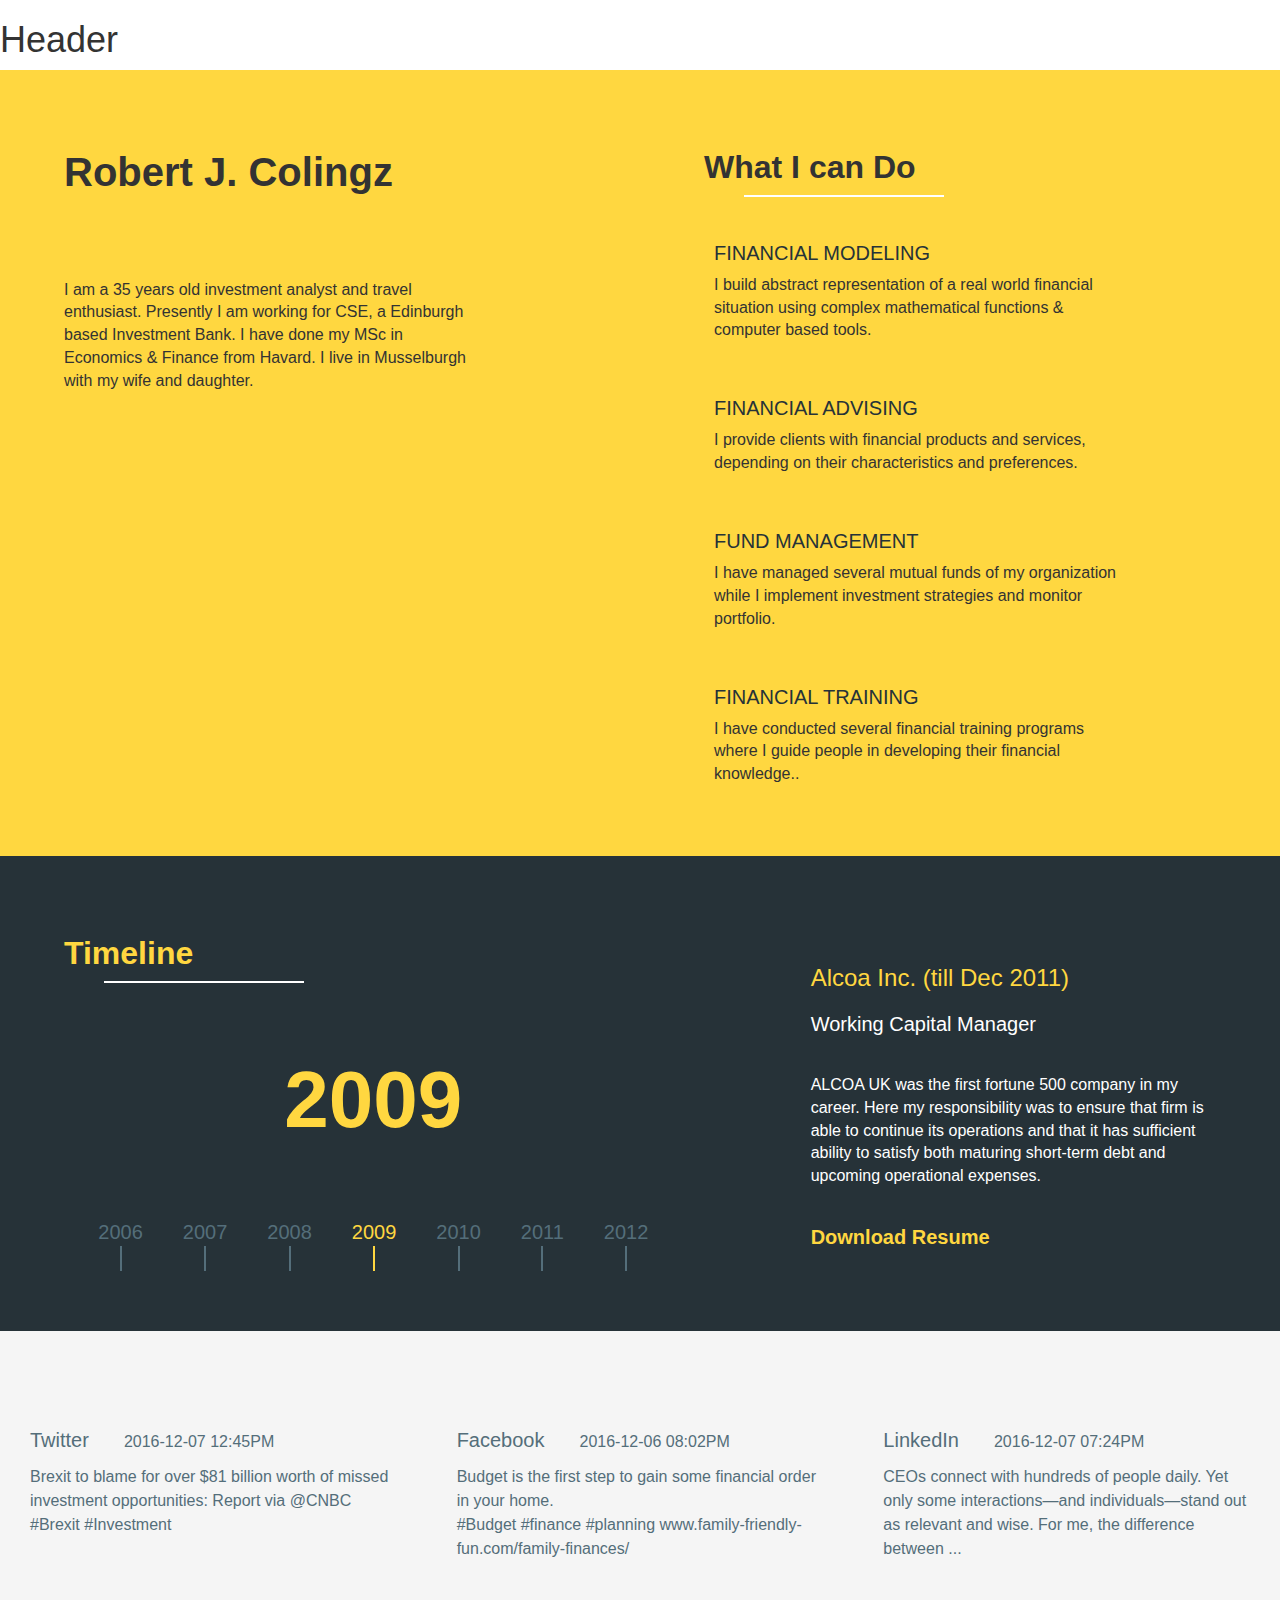
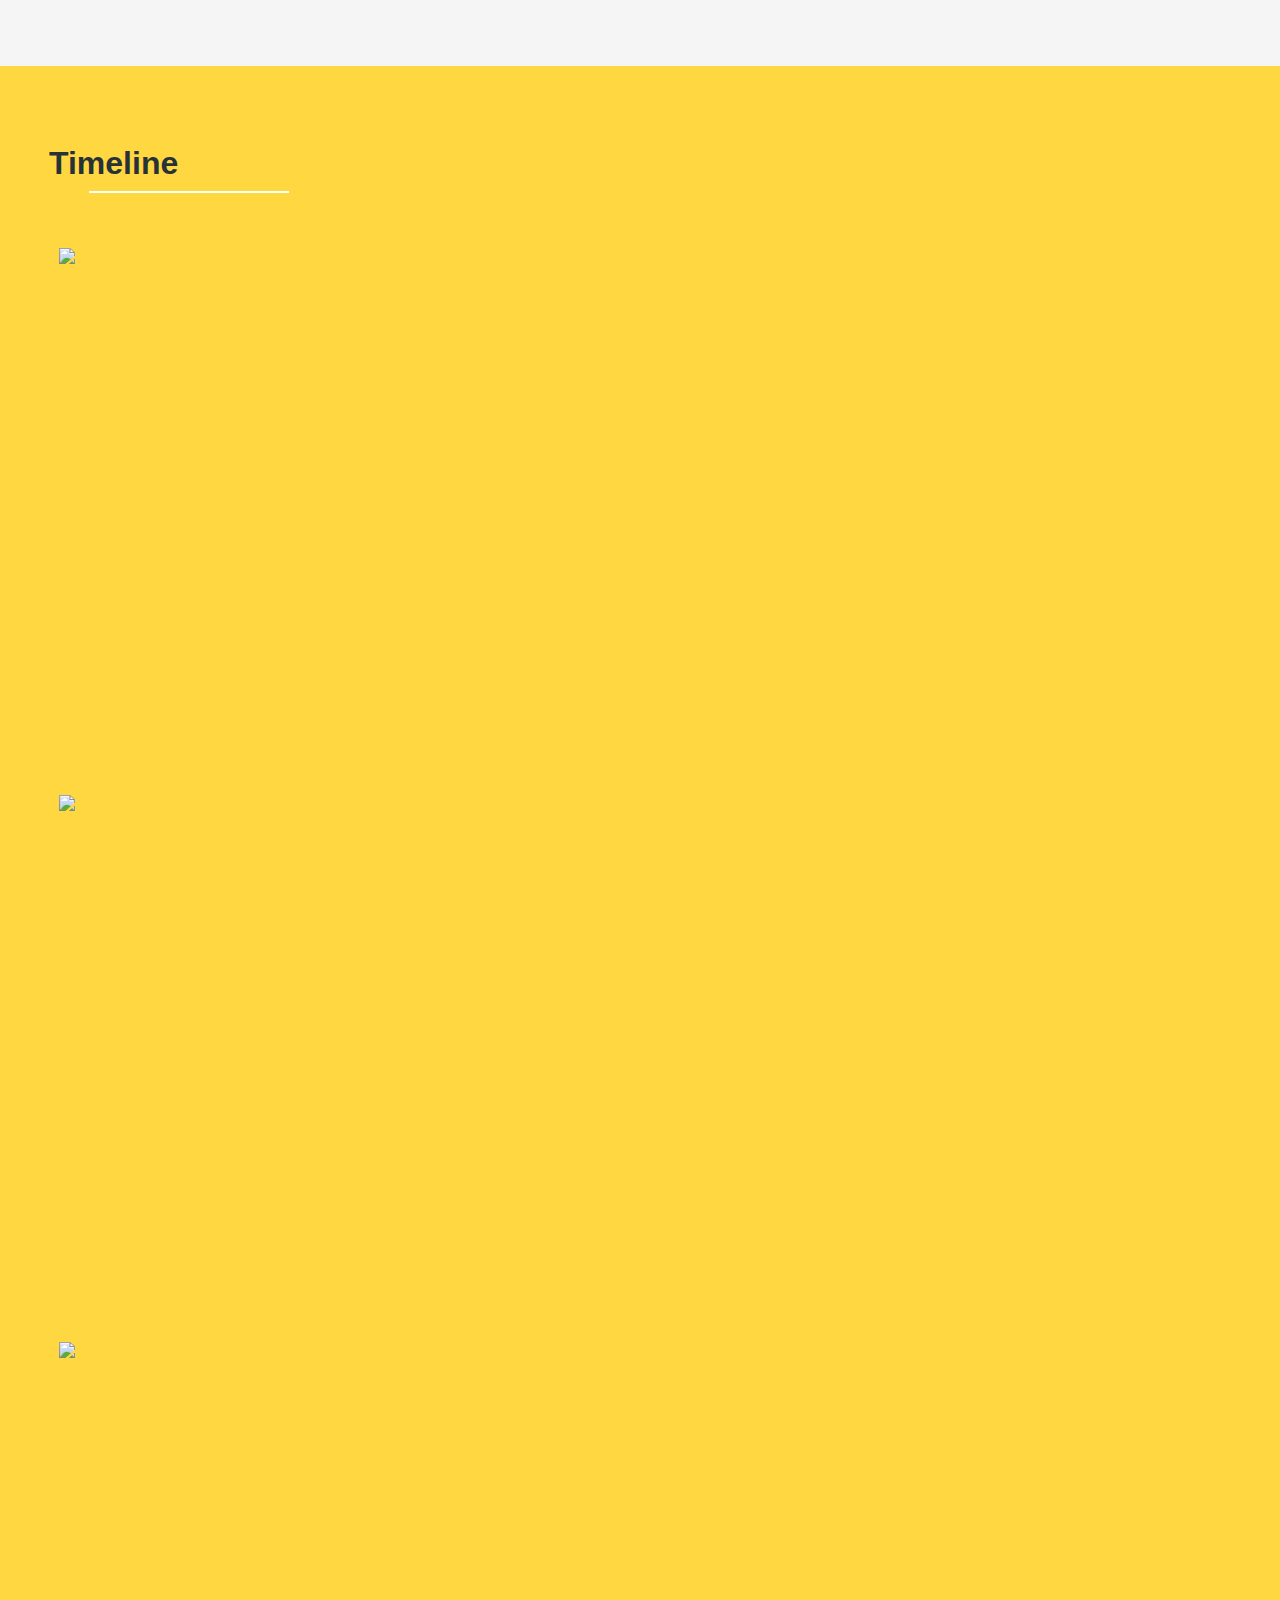
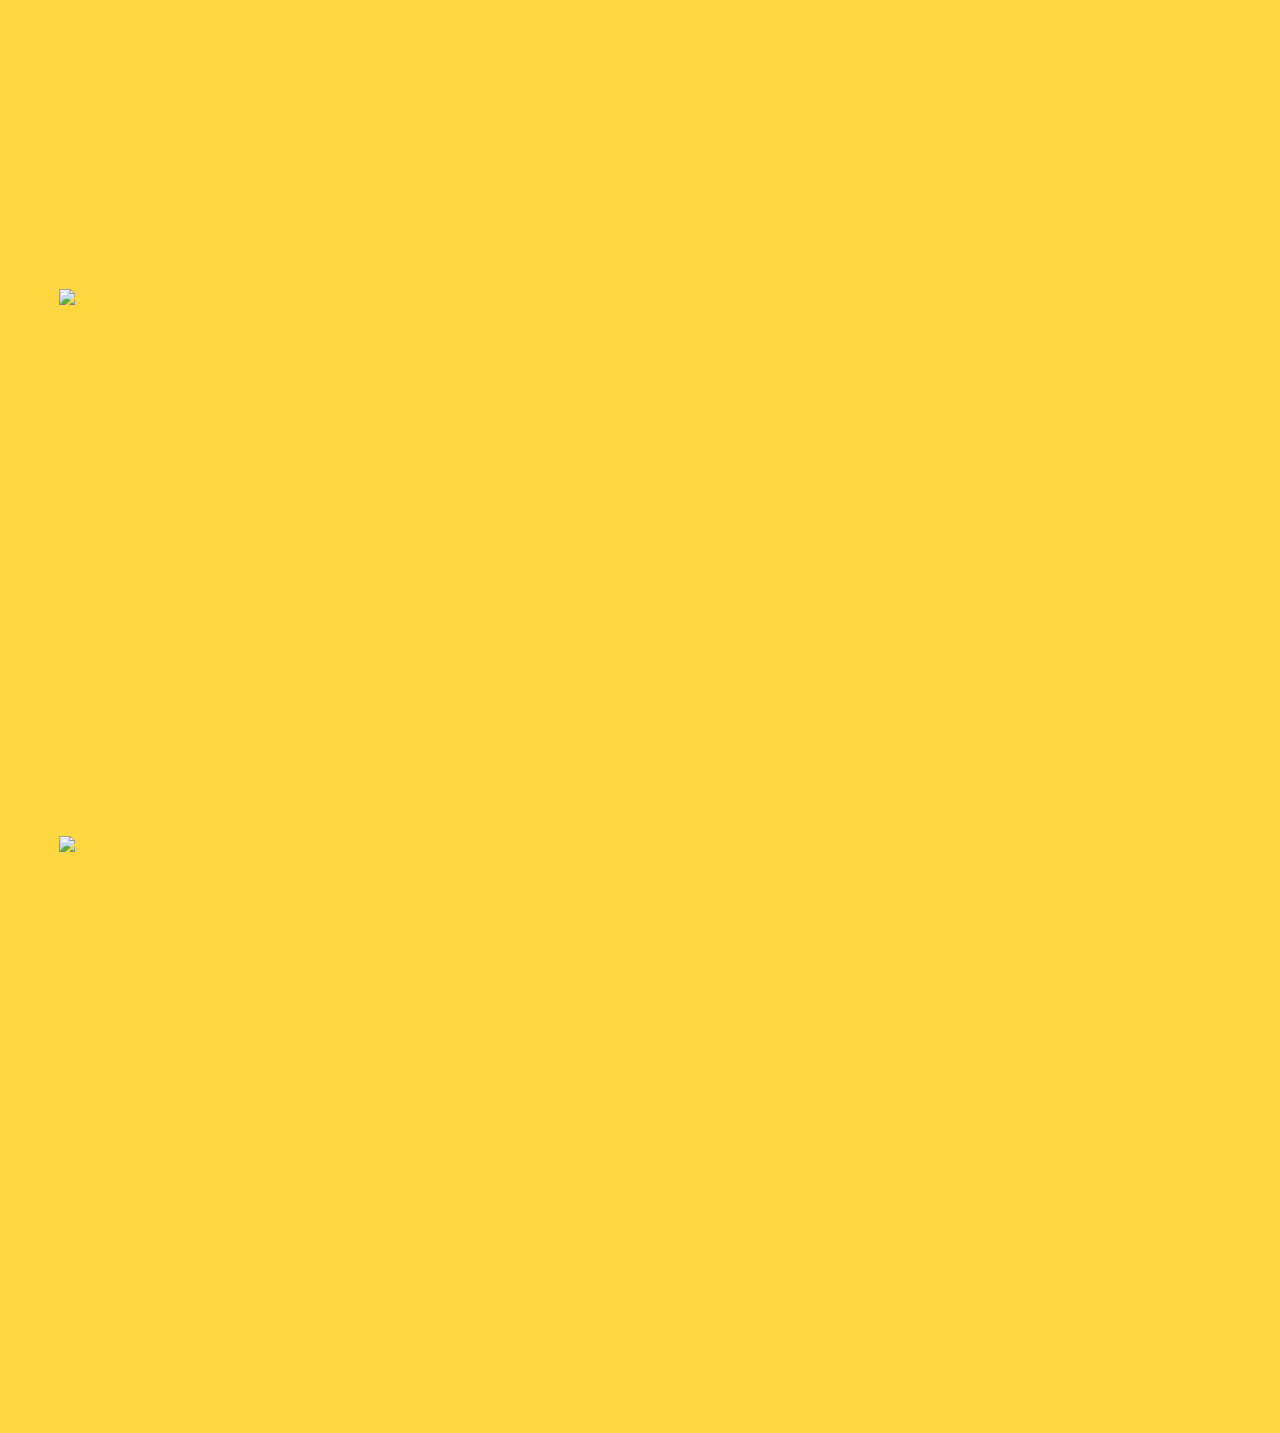
==== index.html @ 1a5ae58a "home" ====
<!DOCTYPE html>
<html lang="en">

<head>
  <meta charset="UTF-8">
  <title>Colingz</title>
  <link rel="icon" type="image/png" sizes="16x16" href="img/favicon.png">
  <link rel="stylesheet" href="css/font-awesome.min.css">
  <link rel="stylesheet" type="text/css" href="css/slick.css">
  <link rel="stylesheet" type="text/css" href="css/roboto.css">
  <link rel="stylesheet" type="text/css" href="css/slick-theme.css">
  <link rel="stylesheet" href="https://maxcdn.bootstrapcdn.com/bootstrap/3.3.7/css/bootstrap.min.css" integrity="sha384-BVYiiSIFeK1dGmJRAkycuHAHRg32OmUcww7on3RYdg4Va+PmSTsz/K68vbdEjh4u" crossorigin="anonymous">
  <link rel="stylesheet" type="text/css" href="css/styles.css">
  <link rel="stylesheet" type="text/css" href="css/home.css">
  <script src="https://code.jquery.com/jquery-3.1.1.min.js" integrity="sha256-hVVnYaiADRTO2PzUGmuLJr8BLUSjGIZsDYGmIJLv2b8=" crossorigin="anonymous"></script>
  <script type="text/javascript" src="js/slick.min.js"></script>
  <!-- Latest compiled and minified JavaScript -->
  <script src="https://maxcdn.bootstrapcdn.com/bootstrap/3.3.7/js/bootstrap.min.js" integrity="sha384-Tc5IQib027qvyjSMfHjOMaLkfuWVxZxUPnCJA7l2mCWNIpG9mGCD8wGNIcPD7Txa" crossorigin="anonymous"></script>
  <script src="js/home.js"></script>
</head>

<body>
  <header class="ma-header">
    <h1>Header</h1>
  </header>

  <section class="container-fluid ma-home__whatido">
    <div class="row">
      <div class="col-lg-6 col-md-6 col-sm-6 col-xs-12 ma-whatido__left">
        <h1>Robert J. Colingz</h1>
        <div class="ma-whatido__man">
          <img src="img/blog-post-man.jpg" alt=''>
          <div class="ma-whatido__social">
            <div class="ma-whatido__inlbl">
              <a href=""><i class="fa fa-facebook" aria-hidden="true"></i></a>
              <a href=""><i class="fa fa-twitter" aria-hidden="true"></i></a>
            </div>
            <div class="ma-whatido__inlbl">
              <a href=""><i class="fa fa-linkedin" aria-hidden="true"></i></a>
              <a href=""><i class="fa fa-google-plus" aria-hidden="true"></i></a>
            </div>
          </div>
        </div>
        <p>I am a 35 years old investment analyst and travel enthusiast. Presently I am working for CSE, a Edinburgh based Investment Bank. I have done my MSc in Economics & Finance from Havard. I live in Musselburgh with my wife and daughter.</p>
      </div>
      <div class="col-lg-6 col-md-6 col-sm-6 col-xs-12  ma-whatido__right">
        <h2>What I can Do</h2>
        <div class="ma-whatido__line"></div>
        <div class="ma-whatido__item">
          <img src="img/home-Microsoft-Excel.png" alt="">
          <div>
            <h3 class="text-uppercase"><a href="">Financial Modeling</a></h3>
            <p>I build abstract representation of a real world financial situation using complex mathematical functions & computer based tools.</p>
          </div>
        </div>
        <div class="ma-whatido__item">
          <img src="img/home-Bulb.png" alt="">
          <div>
            <h3 class="text-uppercase"><a href="">Financial Advising</a></h3>
            <p>I provide clients with financial products and services, depending on their characteristics and preferences.</p>
          </div>
        </div>
        <div class="ma-whatido__item">
          <img src="img/home-Money.png" alt="">
          <div>
            <h3 class="text-uppercase"><a href="">Fund Management</a></h3>
            <p>I have managed several mutual funds of my organization while I implement investment strategies and monitor portfolio.</p>
          </div>
        </div>
        <div class="ma-whatido__item">
          <img src="img/home-Classroom.png" alt="">
          <div>
            <h3 class="text-uppercase"><a href="">Financial training</a></h3>
            <p>I have conducted several financial training programs where I guide people in developing their financial knowledge..</p>
          </div>
        </div>
      </div>
    </div>
  </section>

  <section class="container-fluid ma-home__timeline">
    <div class="row">
      <div class="col-lg-7 col-md-7 col-sm-7 col-xs-12 ma-timeline__left">
        <h2>Timeline</h2>
        <div class="ma-timeline__line"></div>
        <p>2009</p>
        <div class="ma-timeline__years">
          <div>
            <span class="ma-timeline__y">2006</span><br>
            <span class="ma-timeline__verl"></span>
          </div>
          <div>
            <span class="ma-timeline__y">2007</span><br>
            <span class="ma-timeline__verl"></span>
          </div>
          <div>
            <span class="ma-timeline__y">2008</span><br>
            <span class="ma-timeline__verl"></span>
          </div>
          <div>
            <span class="ma-timeline__y yaktive">2009</span><br>
            <span class="ma-timeline__verl vaktive"></span>
          </div>
          <div>
            <span class="ma-timeline__y">2010</span><br>
            <span class="ma-timeline__verl"></span>
          </div>
          <div>
            <span class="ma-timeline__y">2011</span><br>
            <span class="ma-timeline__verl"></span>
          </div>
          <div>
            <span class="ma-timeline__y">2012</span><br>
            <span class="ma-timeline__verl"></span>
          </div>
        </div>
      </div>
      <div class="col-lg-5 col-md-5 col-sm-5 col-xs-12 ma-timeline__right">
        <img src="img/home-Alcoalogo.png" alt="">
        <p class="ma-timeline__title">Alcoa Inc. (till Dec 2011)</p>
        <p class="ma-timeline__subtitle">Working Capital Manager</p>
        <p class="ma-timeline__text">ALCOA UK was the first fortune 500 company in my career. Here my responsibility was to ensure that firm is able to continue its operations and that it has sufficient ability to satisfy both maturing short-term debt and upcoming operational expenses.</p>
        <p class="ma-timeline__download"><a href="">Download Resume</a></p>
      </div>
    </div>
  </section>

  <section class="container-fluid ma-home__social">
    <div class="row">
      <div class="col-lg-4 col-md-4 col-sm-4 col-xs-12 ma-social__item">
        <a href="">
          <i class="fa fa-twitter" aria-hidden="true"></i>
          <p class="ma-social__title"><span>Twitter</span>2016-12-07 12:45PM</p>
          <p class="ma-social__text">Brexit to blame for over $81 billion worth of missed investment opportunities: Report via @CNBC<br>#Brexit #Investment</p>
        </a>
      </div>
      <div class="col-lg-4 col-md-4 col-sm-4 col-xs-12 ma-social__item">
        <a href="">
          <i class="fa fa-facebook-official" aria-hidden="true"></i>
          <p class="ma-social__title"><span>Facebook</span>2016-12-06 08:02PM</p>
          <p class="ma-social__text">Budget is the first step to gain some financial order in your home.<br>#Budget #finance #planning www.family-friendly-fun.com/family-finances/</p>
        </a>
      </div>
      <div class="col-lg-4 col-md-4 col-sm-4 col-xs-12 ma-social__item">
        <a href="">
          <i class="fa fa-linkedin" aria-hidden="true"></i>
          <p class="ma-social__title"><span>LinkedIn</span>2016-12-07 07:24PM</p>
          <p class="ma-social__text">CEOs connect with hundreds of people daily. Yet only some interactions—and individuals—stand out as relevant and wise. For me, the difference between ...</p>
        </a>
      </div>
    </div>
  </section>
  <section class="container-fluid ma-home__travel">
    <div class="row">
      <h2>Timeline</h2>
      <div class="ma-travel__line"></div>
      <div class="slider multiple-items">
        <div class="ma-travel__item">
          <img src="img/travelmemory-left.jpg" class="slider__img">
          <div class="ma-travel__hover">
            <p class="ma-travel__country">Spain</p>
            <p class="ma-travel__date">in August 2016 - 50 Photos</p>
            <p class="ma-travel__link"><a href="">View the Gallary</a></p>
          </div>
        </div>
        <div class="ma-travel__item">
          <img src="img/italy-1.jpg" class="slider__img">
          <div class="ma-travel__hover">
            <p class="ma-travel__country">Italy</p>
            <p class="ma-travel__date">in August 2016 - 50 Photos</p>
            <p class="ma-travel__link"><a href="">View the Gallary</a></p>
          </div>
        </div>
        <div class="ma-travel__item">
          <img src="img/home-Museum.jpg" class="slider__img">
          <div class="ma-travel__hover">
            <p class="ma-travel__country">France</p>
            <p class="ma-travel__date">in August 2016 - 50 Photos</p>
            <p class="ma-travel__link"><a href="">View the Gallary</a></p>
          </div>
        </div>
        <div class="ma-travel__item">
          <img src="img/home-temple.jpg" class="slider__img">
          <div class="ma-travel__hover">
            <p class="ma-travel__country">China</p>
            <p class="ma-travel__date">in August 2016 - 50 Photos</p>
            <p class="ma-travel__link"><a href="">View the Gallary</a></p>
          </div>
        </div>
        <div class="ma-travel__item">
          <img src="img/travelmemory-right.jpg" class="slider__img">
          <div class="ma-travel__hover">
            <p class="ma-travel__country">Peru</p>
            <p class="ma-travel__date">in August 2016 - 50 Photos</p>
            <p class="ma-travel__link"><a href="">View the Gallary</a></p>
          </div>
        </div>
      </div>
    </div>
  </section>


  <footer class="ma-footer">
  </footer>

</body>
</html>
---- css/roboto.css ----
@font-face {
  font-family: 'roboto';
  src: url("../fonts/roboto/roboto-black.eot");
  src: url("../fonts/roboto/roboto-black.eot?#iefix") format("embedded-opentype"), url("../fonts/roboto/roboto-black.woff2") format("woff2"), url("../fonts/roboto/roboto-black.woff") format("woff"), url("../fonts/roboto/roboto-black.ttf") format("truetype");
  font-weight: 900;
  font-style: normal; }

@font-face {
  font-family: 'roboto';
  src: url("../fonts/roboto/roboto-blackitalic.eot");
  src: url("../fonts/roboto/roboto-blackitalic.eot?#iefix") format("embedded-opentype"), url("../fonts/roboto/roboto-blackitalic.woff2") format("woff2"), url("../fonts/roboto/roboto-blackitalic.woff") format("woff"), url("../fonts/roboto/roboto-blackitalic.ttf") format("truetype");
  font-weight: 900;
  font-style: italic; }

@font-face {
  font-family: 'roboto';
  src: url("../fonts/roboto/roboto-bold.eot");
  src: url("../fonts/roboto/roboto-bold.eot?#iefix") format("embedded-opentype"), url("../fonts/roboto/roboto-bold.woff2") format("woff2"), url("../fonts/roboto/roboto-bold.woff") format("woff"), url("../fonts/roboto/roboto-bold.ttf") format("truetype");
  font-weight: 700;
  font-style: normal; }

@font-face {
  font-family: 'roboto';
  src: url("../fonts/roboto/roboto-bolditalic.eot");
  src: url("../fonts/roboto/roboto-bolditalic.eot?#iefix") format("embedded-opentype"), url("../fonts/roboto/roboto-bolditalic.woff2") format("woff2"), url("../fonts/roboto/roboto-bolditalic.woff") format("woff"), url("../fonts/roboto/roboto-bolditalic.ttf") format("truetype");
  font-weight: 700;
  font-style: italic; }

@font-face {
  font-family: 'roboto';
  src: url("../fonts/roboto/roboto-medium.eot");
  src: url("../fonts/roboto/roboto-medium.eot?#iefix") format("embedded-opentype"), url("../fonts/roboto/roboto-medium.woff2") format("woff2"), url("../fonts/roboto/roboto-medium.woff") format("woff"), url("../fonts/roboto/roboto-medium.ttf") format("truetype");
  font-weight: 500;
  font-style: normal; }

@font-face {
  font-family: 'roboto';
  src: url("../fonts/roboto/roboto-mediumitalic.eot");
  src: url("../fonts/roboto/roboto-mediumitalic.eot?#iefix") format("embedded-opentype"), url("../fonts/roboto/roboto-mediumitalic.woff2") format("woff2"), url("../fonts/roboto/roboto-mediumitalic.woff") format("woff"), url("../fonts/roboto/roboto-mediumitalic.ttf") format("truetype");
  font-weight: 500;
  font-style: italic; }

@font-face {
  font-family: 'roboto';
  src: url("../fonts/roboto/roboto-regular.eot");
  src: url("../fonts/roboto/roboto-regular.eot?#iefix") format("embedded-opentype"), url("../fonts/roboto/roboto-regular.woff2") format("woff2"), url("../fonts/roboto/roboto-regular.woff") format("woff"), url("../fonts/roboto/roboto-regular.ttf") format("truetype");
  font-weight: 400;
  font-style: normal; }

@font-face {
  font-family: 'roboto';
  src: url("../fonts/roboto/roboto-italic.eot");
  src: url("../fonts/roboto/roboto-italic.eot?#iefix") format("embedded-opentype"), url("../fonts/roboto/roboto-italic.woff2") format("woff2"), url("../fonts/roboto/roboto-italic.woff") format("woff"), url("../fonts/roboto/roboto-italic.ttf") format("truetype");
  font-weight: 400;
  font-style: italic; }

@font-face {
  font-family: 'roboto';
  src: url("../fonts/roboto/roboto-light.eot");
  src: url("../fonts/roboto/roboto-light.eot?#iefix") format("embedded-opentype"), url("../fonts/roboto/roboto-light.woff2") format("woff2"), url("../fonts/roboto/roboto-light.woff") format("woff"), url("../fonts/roboto/roboto-light.ttf") format("truetype");
  font-weight: 200;
  font-style: normal; }

@font-face {
  font-family: 'roboto';
  src: url("../fonts/roboto/roboto-lightitalic.eot");
  src: url("../fonts/roboto/roboto-lightitalic.eot?#iefix") format("embedded-opentype"), url("../fonts/roboto/roboto-lightitalic.woff2") format("woff2"), url("../fonts/roboto/roboto-lightitalic.woff") format("woff"), url("../fonts/roboto/roboto-lightitalic.ttf") format("truetype");
  font-weight: 200;
  font-style: italic; }

@font-face {
  font-family: 'roboto';
  src: url("../fonts/roboto/roboto-thin.eot");
  src: url("../fonts/roboto/roboto-thin.eot?#iefix") format("embedded-opentype"), url("../fonts/roboto/roboto-thin.woff2") format("woff2"), url("../fonts/roboto/roboto-thin.woff") format("woff"), url("../fonts/roboto/roboto-thin.ttf") format("truetype");
  font-weight: 100;
  font-style: normal; }

@font-face {
  font-family: 'roboto';
  src: url("../fonts/roboto/roboto-thinitalic.eot");
  src: url("../fonts/roboto/roboto-thinitalic.eot?#iefix") format("embedded-opentype"), url("../fonts/roboto/roboto-thinitalic.woff2") format("woff2"), url("../fonts/roboto/roboto-thinitalic.woff") format("woff"), url("../fonts/roboto/roboto-thinitalic.ttf") format("truetype");
  font-weight: 100;
  font-style: italic; }
---- css/home.css ----
a,a:hover{text-decoration:none}.ma-home__whatido{background-color:#ffd740}.ma-home__whatido .ma-whatido__left{padding:60px 5%}.ma-home__whatido .ma-whatido__left h1{font-weight:900;font-size:40px}.ma-home__whatido .ma-whatido__left .ma-whatido__man{position:relative;margin:25px 0 40px;width:40%}.ma-home__whatido .ma-whatido__left .ma-whatido__man img{width:100%}.ma-home__whatido .ma-whatido__left .ma-whatido__man .ma-whatido__social{position:absolute;bottom:15px;right:15px;font-size:0}.ma-home__whatido .ma-whatido__left .ma-whatido__man .ma-whatido__social .ma-whatido__inlbl{display:inline-block}.ma-home__whatido .ma-whatido__left .ma-whatido__man .ma-whatido__social .ma-whatido__inlbl a{padding-left:20px;color:#fff;font-size:16px}.ma-home__whatido .ma-whatido__left .ma-whatido__man .ma-whatido__social .ma-whatido__inlbl a:hover{color:#ffd740}.ma-home__whatido .ma-whatido__left p{width:80%;font-size:16px;font-weight:200}.ma-home__whatido .ma-whatido__right{padding:60px 5%}.ma-home__whatido .ma-whatido__right h2{font-weight:700;font-size:32px}.ma-home__whatido .ma-whatido__right .ma-whatido__line{width:200px;height:2px;margin-left:40px;margin-top:10px;background-color:#fff}.ma-home__whatido .ma-whatido__right .ma-whatido__item{margin-top:25px;font-size:0}.ma-home__whatido .ma-whatido__right .ma-whatido__item img{vertical-align:middle;width:42px;padding-right:10px}.ma-home__whatido .ma-whatido__right .ma-whatido__item div{display:inline-block;vertical-align:middle;width:80%}.ma-home__whatido .ma-whatido__right .ma-whatido__item div h3{font-weight:400;font-size:20px}.ma-home__whatido .ma-whatido__right .ma-whatido__item div h3 a{color:#263238}.ma-home__whatido .ma-whatido__right .ma-whatido__item div p{font-weight:400;font-size:16px}.ma-home__timeline{background:#263238 url(../img/businessmen.jpg) top no-repeat}.ma-home__timeline .ma-timeline__left{padding:60px 5%}.ma-home__timeline .ma-timeline__left h2{font-weight:700;font-size:32px;color:#ffd740}.ma-home__timeline .ma-timeline__left .ma-timeline__line{width:200px;height:2px;margin-left:40px;margin-top:10px;background-color:#fff}.ma-home__timeline .ma-timeline__left p{color:#ffd740;font-size:80px;font-weight:700;text-align:center;margin:60px 0}.ma-home__timeline .ma-timeline__left .ma-timeline__years{font-size:0;text-align:center}.ma-home__timeline .ma-timeline__left .ma-timeline__years div{display:inline-block;text-align:center;padding:0 20px}.ma-home__timeline .ma-timeline__left .ma-timeline__years div .ma-timeline__y{font-size:20px;font-weight:400;color:#546e7a}.ma-home__timeline .ma-timeline__left .ma-timeline__years div .ma-timeline__verl{display:inline-block;width:2px;height:25px;background-color:#546e7a}.ma-home__timeline .ma-timeline__left .ma-timeline__years div .yaktive{color:#ffd740}.ma-home__timeline .ma-timeline__left .ma-timeline__years div .vaktive{background-color:#ffd740}.ma-home__timeline .ma-timeline__right{padding:60px 5%}.ma-home__timeline .ma-timeline__right .ma-timeline__title{font-size:24px;font-weight:400;color:#ffd740;margin:25px 0 15px}.ma-home__timeline .ma-timeline__right .ma-timeline__subtitle{font-size:20px;font-weight:400;color:#fff}.ma-home__timeline .ma-timeline__right .ma-timeline__text{font-size:16px;font-weight:400;color:#fff;margin:35px 0}.ma-home__timeline .ma-timeline__right .ma-timeline__download{font-size:20px;font-weight:700}.ma-home__timeline .ma-timeline__right .ma-timeline__download a{color:#ffd740}.ma-home__social{padding:80px 0;background-color:#f5f5f5}.ma-home__social .row{margin-left:0;margin-right:0}.ma-home__social .row .ma-social__item{background-color:#f5f5f5}.ma-home__social .row .ma-social__item a{display:block;padding:15px;color:#546e7a;font-weight:400}.ma-home__social .row .ma-social__item a i{font-size:30px}.ma-home__social .row .ma-social__item a .ma-social__title{font-size:16px}.ma-home__social .row .ma-social__item a .ma-social__title span{font-size:20px;padding-right:35px}.ma-home__social .row .ma-social__item a .ma-social__text{font-size:16px;line-height:1.5}.ma-home__social .row .ma-social__item:hover{background-color:#fff;box-shadow:0 0 10px #546e7a}.ma-home__social .row .ma-social__item:hover a i{color:#0077b5}.ma-home__social .row .ma-social__item:hover a .ma-social__title span{color:#0077b5}.ma-home__travel{background-color:#ffd740;padding:60px 5%}.ma-home__travel h2{font-weight:700;font-size:32px;color:#263238}.ma-home__travel .ma-travel__line{width:200px;height:2px;margin-left:40px;margin-top:10px;background-color:#fff;margin-bottom:45px}.ma-home__travel .slick-next,.ma-home__travel .slick-prev{top:100%}.ma-home__travel .ma-travel__item{position:relative;overflow:hidden}.ma-home__travel .ma-travel__item .slider__img{display:block;height:527px;margin:10px}.ma-home__travel .ma-travel__item .ma-travel__hover{display:none;position:absolute;bottom:30px;left:30px;background-color:#546e7a;padding:50px}.ma-home__travel .ma-travel__item .ma-travel__hover .ma-travel__country{font-size:24px;color:#fff}.ma-home__travel .ma-travel__item .ma-travel__hover .ma-travel__date{font-size:16px;color:#fff}.ma-home__travel .ma-travel__item .ma-travel__hover .ma-travel__link{font-size:16px}.ma-home__travel .ma-travel__item .ma-travel__hover .ma-travel__link a{color:#ffd740}.ma-home__travel .ma-travel__item:hover .slider__img{filter:grayscale(100%)}.ma-home__travel .ma-travel__item:hover .ma-travel__hover{display:block}
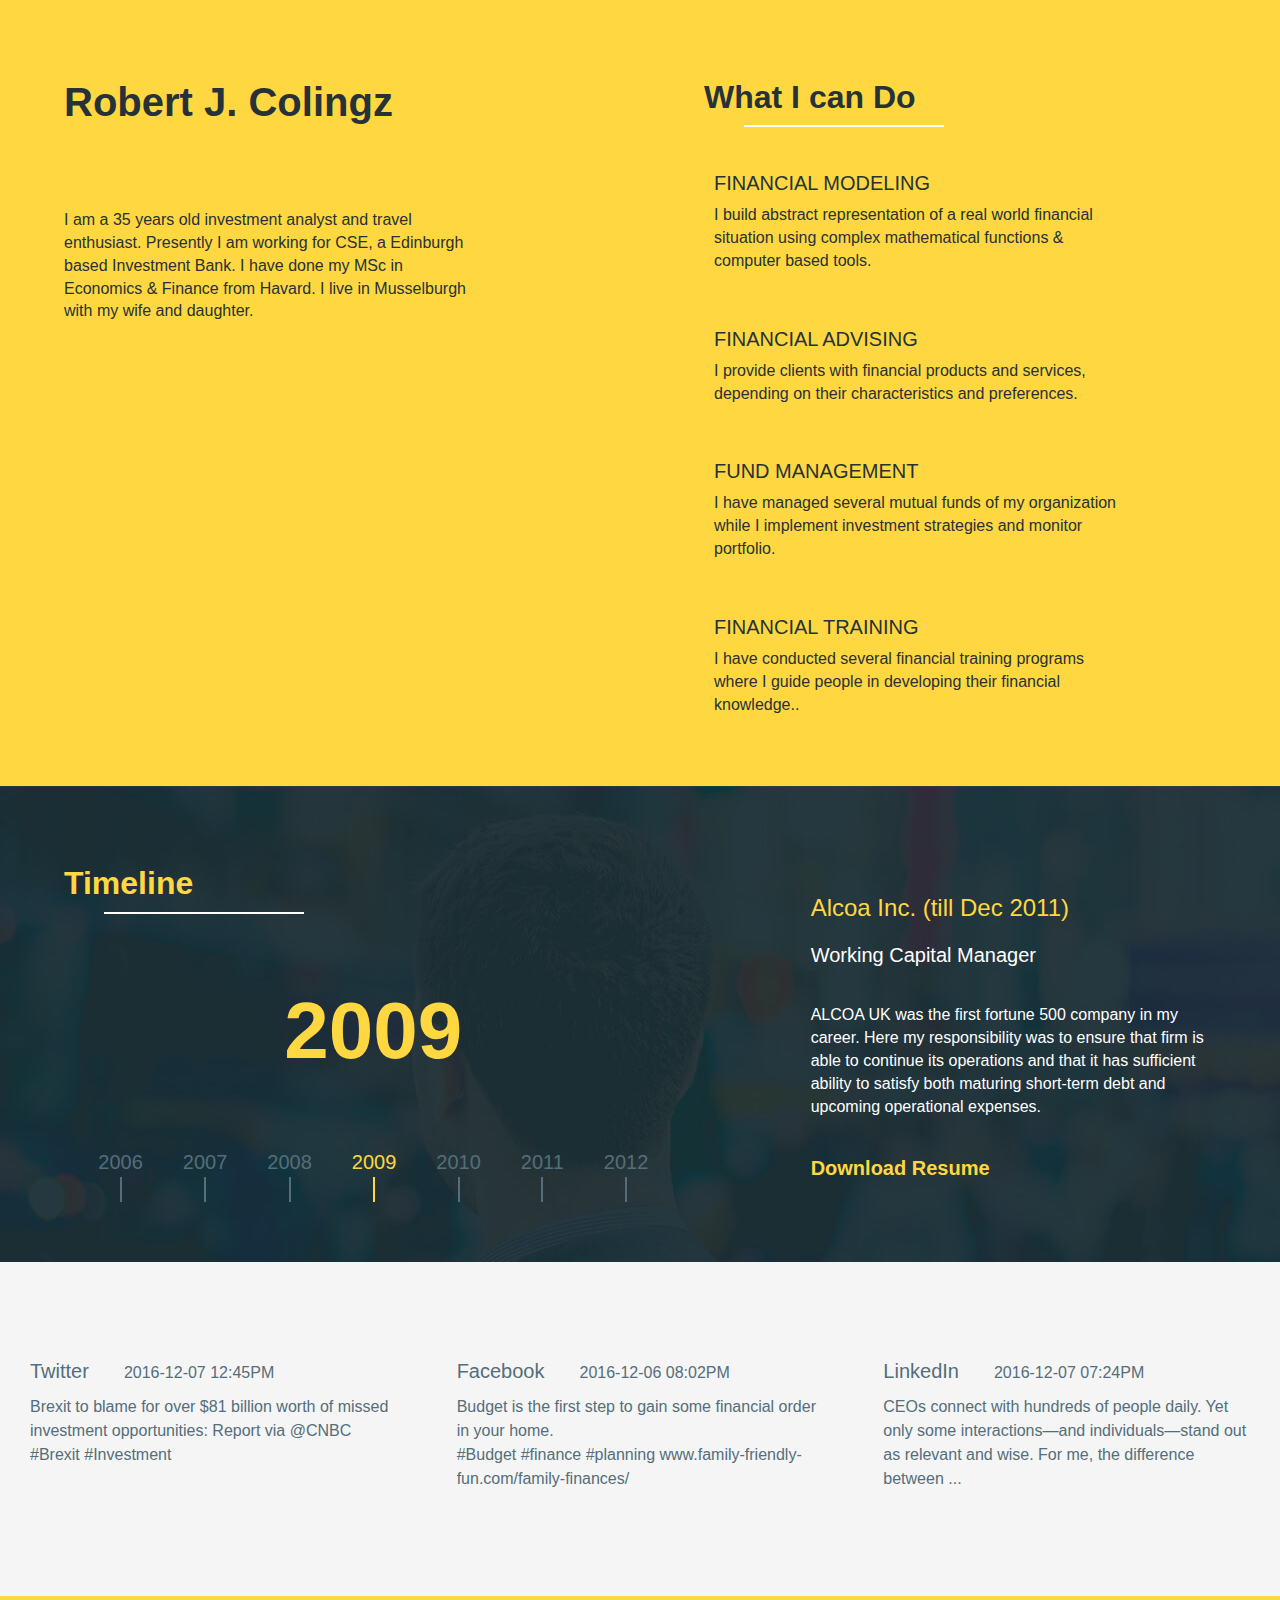
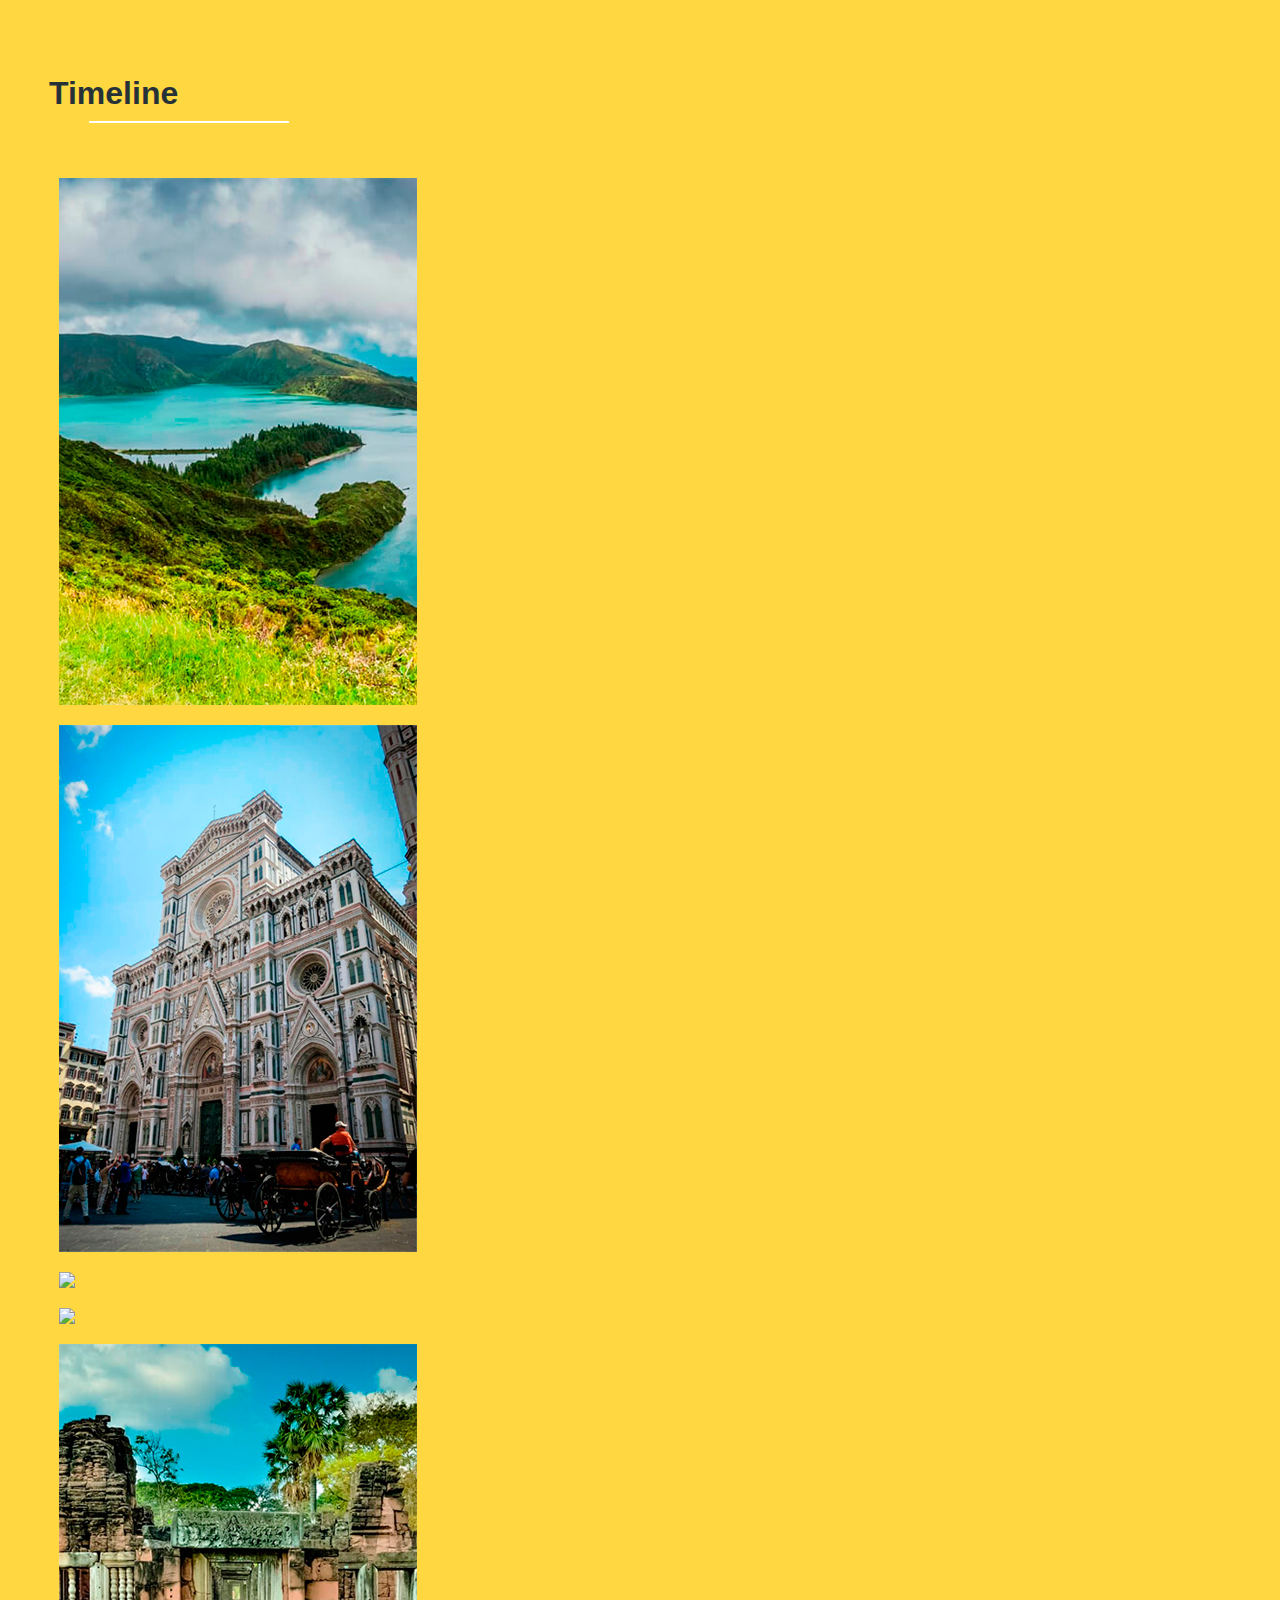
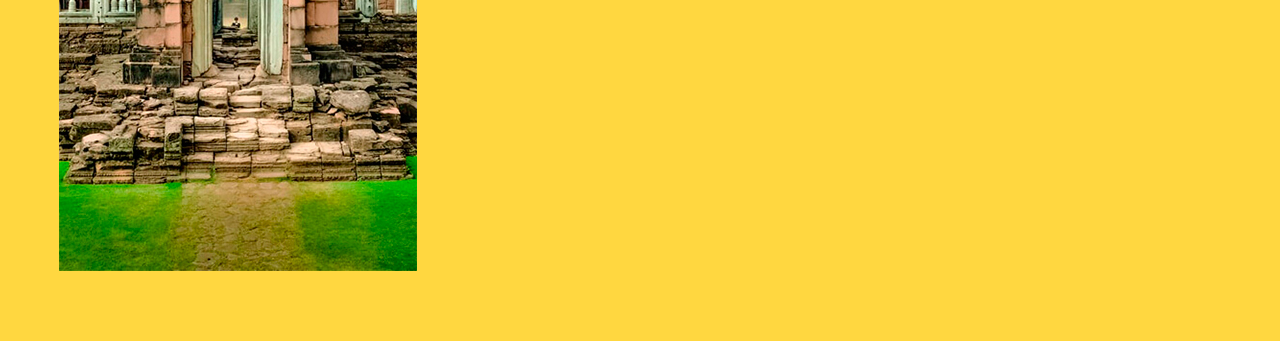
==== commit 5e0a065a: "home slider2" ====
--- a/index.html
+++ b/index.html
@@ -5,24 +5,28 @@
   <meta charset="UTF-8">
   <title>Colingz</title>
   <link rel="icon" type="image/png" sizes="16x16" href="img/favicon.png">
+
+  <link rel="stylesheet" href="https://maxcdn.bootstrapcdn.com/bootstrap/3.3.7/css/bootstrap.min.css" integrity="sha384-BVYiiSIFeK1dGmJRAkycuHAHRg32OmUcww7on3RYdg4Va+PmSTsz/K68vbdEjh4u" crossorigin="anonymous">
+
   <link rel="stylesheet" href="css/font-awesome.min.css">
-  <link rel="stylesheet" type="text/css" href="css/slick.css">
-  <link rel="stylesheet" type="text/css" href="css/roboto.css">
-  <link rel="stylesheet" type="text/css" href="css/slick-theme.css">
-  <link rel="stylesheet" href="https://maxcdn.bootstrapcdn.com/bootstrap/3.3.7/css/bootstrap.min.css" integrity="sha384-BVYiiSIFeK1dGmJRAkycuHAHRg32OmUcww7on3RYdg4Va+PmSTsz/K68vbdEjh4u" crossorigin="anonymous">
-  <link rel="stylesheet" type="text/css" href="css/styles.css">
-  <link rel="stylesheet" type="text/css" href="css/home.css">
+  <link rel="stylesheet" href="css/roboto.css">
+  
+  <link rel="stylesheet" href="slick/slick.css">
+  <link rel="stylesheet" href="slick/slick-theme.css">
+
+  <link rel="stylesheet" href="css/styles.css">
+  <link rel="stylesheet" href="css/home.css">
+
   <script src="https://code.jquery.com/jquery-3.1.1.min.js" integrity="sha256-hVVnYaiADRTO2PzUGmuLJr8BLUSjGIZsDYGmIJLv2b8=" crossorigin="anonymous"></script>
-  <script type="text/javascript" src="js/slick.min.js"></script>
-  <!-- Latest compiled and minified JavaScript -->
   <script src="https://maxcdn.bootstrapcdn.com/bootstrap/3.3.7/js/bootstrap.min.js" integrity="sha384-Tc5IQib027qvyjSMfHjOMaLkfuWVxZxUPnCJA7l2mCWNIpG9mGCD8wGNIcPD7Txa" crossorigin="anonymous"></script>
+
+  <script src="slick/slick.min.js"></script>
+  <script src="js/main.js"></script>
   <script src="js/home.js"></script>
 </head>
 
 <body>
-  <header class="ma-header">
-    <h1>Header</h1>
-  </header>
+  <!--//header.html-->
 
   <section class="container-fluid ma-home__whatido">
     <div class="row">
@@ -156,7 +160,7 @@
       <div class="ma-travel__line"></div>
       <div class="slider multiple-items">
         <div class="ma-travel__item">
-          <img src="img/travelmemory-left.jpg" class="slider__img">
+          <img src="img/home-Spain.jpg" class="img-responsive slider__img">
           <div class="ma-travel__hover">
             <p class="ma-travel__country">Spain</p>
             <p class="ma-travel__date">in August 2016 - 50 Photos</p>
@@ -164,7 +168,7 @@
           </div>
         </div>
         <div class="ma-travel__item">
-          <img src="img/italy-1.jpg" class="slider__img">
+          <img src="img/home-Basilica.jpg" class="img-responsive slider__img">
           <div class="ma-travel__hover">
             <p class="ma-travel__country">Italy</p>
             <p class="ma-travel__date">in August 2016 - 50 Photos</p>
@@ -172,7 +176,7 @@
           </div>
         </div>
         <div class="ma-travel__item">
-          <img src="img/home-Museum.jpg" class="slider__img">
+          <img src="img/home-Museum.jpg" class="img-responsive slider__img">
           <div class="ma-travel__hover">
             <p class="ma-travel__country">France</p>
             <p class="ma-travel__date">in August 2016 - 50 Photos</p>
@@ -180,7 +184,7 @@
           </div>
         </div>
         <div class="ma-travel__item">
-          <img src="img/home-temple.jpg" class="slider__img">
+          <img src="img/home-Temple.jpg" class="img-responsive slider__img">
           <div class="ma-travel__hover">
             <p class="ma-travel__country">China</p>
             <p class="ma-travel__date">in August 2016 - 50 Photos</p>
@@ -188,7 +192,7 @@
           </div>
         </div>
         <div class="ma-travel__item">
-          <img src="img/travelmemory-right.jpg" class="slider__img">
+          <img src="img/home-Peru.jpg" class="img-responsive slider__img">
           <div class="ma-travel__hover">
             <p class="ma-travel__country">Peru</p>
             <p class="ma-travel__date">in August 2016 - 50 Photos</p>
@@ -200,8 +204,7 @@
   </section>
 
 
-  <footer class="ma-footer">
-  </footer>
+  <!--//footer.html-->
 
 </body>
 </html>
--- a/css/roboto.css
+++ b/css/roboto.css
@@ -1,14 +1,22 @@
 @font-face {
   font-family: 'roboto';
   src: url("../fonts/roboto/roboto-black.eot");
+<<<<<<< HEAD
   src: url("../fonts/roboto/roboto-black.eot?#iefix") format("embedded-opentype"), url("../fonts/roboto/roboto-black.woff2") format("woff2"), url("../fonts/roboto/roboto-black.woff") format("woff"), url("../fonts/roboto/roboto-black.ttf") format("truetype");
+=======
+  src: url("../fonts/roboto/roboto-black.eot?#iefix") format("embedded-opentype"), url("../fonts/roboto/roboto-black.woff2") format("woff2"), url("../fonts/roboto-black.woff") format("woff"), url("../fonts/roboto-black.ttf") format("truetype");
+>>>>>>> b18657d89fe0d3fb88458932baeaa10e038efa4c
   font-weight: 900;
   font-style: normal; }
 
 @font-face {
   font-family: 'roboto';
   src: url("../fonts/roboto/roboto-blackitalic.eot");
+<<<<<<< HEAD
   src: url("../fonts/roboto/roboto-blackitalic.eot?#iefix") format("embedded-opentype"), url("../fonts/roboto/roboto-blackitalic.woff2") format("woff2"), url("../fonts/roboto/roboto-blackitalic.woff") format("woff"), url("../fonts/roboto/roboto-blackitalic.ttf") format("truetype");
+=======
+  src: url("../fonts/roboto/roboto-blackitalic.eot?#iefix") format("embedded-opentype"), url("../fonts/roboto/roboto-blackitalic.woff2") format("woff2"), url("../fonts/roboto-blackitalic.woff") format("woff"), url("../fonts/roboto-blackitalic.ttf") format("truetype");
+>>>>>>> b18657d89fe0d3fb88458932baeaa10e038efa4c
   font-weight: 900;
   font-style: italic; }
 
--- a/css/styles.css
+++ b/css/styles.css
@@ -0,0 +1 @@
+*{box-sizing:border-box;-webkit-box-sizing:border-box;-moz-box-sizing:border-box}body,html{height:100%;font-family:Roboto,Arial,sans-serif;background-color:#fff;color:#263238}ul{list-style:none;padding:0}.ma-slider-item{height:100vh;width:100%}.ma-slider-item img{height:inherit;width:inherit}.slick-prev:before{content:"\f177";font-family:fontawesome}.slick-next:before{content:"\f178";font-family:fontawesome}.slick-arrow-next,.slick-arrow-prev{z-index:5;top:80%}.slick-arrow-next:hover,.slick-arrow-prev:hover{background-color:#ffd740}.slick-arrow-next{right:10vw}.slick-arrow-prev{left:10vw}.ma-cover{position:absolute;top:0;width:100%;color:#f5f5f5}.ma-cover a{color:#f5f5f5}.ma-cover .ma-nav{padding-top:3vh}.ma-cover .ma-nav .navbar-brand{margin-left:3vw;font-weight:700;letter-spacing:1px}.ma-cover .ma-nav .navbar-toggle{background-color:#ffab00}.ma-cover__brand{color:#ffd740;font-size:2em;font-weight:700}.ma-cover__nav{font-size:1.2em}.ma-cover__nav li a:hover{color:#ffd740;background-color:inherit}.ma-cover__title{margin-top:13%;font-size:4em;letter-spacing:3px;font-weight:700}.ma-cover__subtitle{width:60vw;margin:0 auto}.ma-cover .ma-text-left,.ma-cover .ma-text-right{display:inline-block;margin-top:15vh}.ma-cover .ma-text-left__title,.ma-cover .ma-text-right__title{font-size:1.5em}.ma-cover .ma-text-left{margin-left:15vw}.ma-cover .ma-text-right{float:right;margin-right:15vw}.ma-photo{position:relative}.ma-photo__cover{display:none;background-color:rgba(84,110,122,.7);position:absolute;top:0;width:100%;height:100%}.ma-photo__title{color:#f5f5f5;padding-top:20%;font-size:2em;letter-spacing:1px}.ma-photo__link{display:block;text-align:center;color:#ffd740;font-size:1.5em}.ma-photo__link:hover{color:#ffab00;background-color:transparent}.ma-photo:hover .ma-photo__cover{display:block}.ma-section{margin:5vh auto}.ma-section .ma-left{padding-left:0}.ma-section .ma-right{padding-right:0}.ma-section .ma-top{padding-bottom:15px}.ma-section .ma-bottom{padding-top:15px}.ma-section .img-custom{width:100%}.ma-text{margin:10vh auto;width:60vw}.ma-blog{background-color:#F5F5F5;padding:115px}.ma-blog__l-box{padding-right:20px;margin-top:120px}.ma-blog__l-box p{font-weight:200;font-style:normal;font-size:20px;line-height:32px;color:#263238}.ma-blog__l-box h3{font-weight:500;font-style:italic;font-size:28px;padding:30px 0;color:#ffab00}.ma-blog__l-box--link{font-weight:200;font-style:normal;font-size:20px;line-height:32px;color:#ffab00;text-decoration:underline}.ma-blog__l-box--info{font-weight:200;font-style:italic}.ma-blog__l-box--name{font-weight:400;font-style:normal;color:#263238}.ma-blog__l-box--like div{display:inline-block;font-weight:400;font-style:normal;font-size:20px;line-height:32px;padding:30px 0;color:#546e7a}.ma-blog__l-box--like div:hover{color:#ffab00;transform:scale(1.05)}.ma-blog__l-box--like div:first-child{padding-right:35px}.ma-blog__l-box--textr{float:right;margin:0 0 8px 0}.ma-blog__l-box--textr span{font-weight:700;font-style:normal;font-size:20px;line-height:48px;color:#263238}.ma-blog__l-box--textarea{padding:17px 15px 90px 15px;width:100%;background-color:#FFF;font-size:20px;line-height:48px;font-weight:400;font-style:normal;color:#546e7a;outline:0;border:none}.ma-blog__l-box--textarea p{float:right;font-weight:400;font-style:italic;font-size:16px;color:#546e7a;padding-top:15px}.ma-blog__l-box--separation{background-color:#ffd740;height:2px;width:130px;margin:50px 0 50px;margin-left:85%}.ma-blog__l-box--comments{text-align:center;font-weight:900;font-style:normal;font-size:20px;line-height:48px;padding-top:30px;color:#263238}.ma-blog__r-box{padding-left:20px}.ma-blog__r-box--yelbox{background-color:#ffd740;padding:100px 25px 10px}.ma-blog__r-box--yelbox h2{font-weight:900;font-style:normal;font-size:32px;color:#263238}.ma-blog__r-box--yelbox p{font-weight:200;font-style:normal;font-size:16px;color:#263238}.ma-blog__r-box--man{position:relative;margin:25px 0 40px}.ma-blog__r-box--man img{width:100%}.ma-blog__r-box--social{position:absolute;bottom:15px;right:15px}.ma-blog__r-box--social a{padding-left:20px;color:#fff;font-size:16px}.ma-blog__r-box--social a:hover{color:#ffd740}.ma-blog__r-box--title{font-weight:900;font-style:normal;font-size:30px;line-height:35px;padding-top:30px;color:#263238}.ma-blog__r-box--separation{background-color:#ffd740;height:2px;width:200px;margin:10px 0 120px;margin-left:10%}.ma-blog__r-box--tags h3{font-weight:900;font-style:normal;font-size:30px;line-height:35px;padding-top:30px;color:#546e7a}.ma-blog__r-box--tags a{margin:10px 15px 0 0;font-weight:400;font-style:normal;font-size:20px;line-height:37px;color:#546e7a;text-decoration:underline}input[type=submit]{float:right;background-color:transparent;font-weight:700;font-style:normal;font-size:20px;line-height:48px;color:#263238;border:none;cursor:pointer}textarea{background-color:#FFF}--- a/css/home.css
+++ b/css/home.css
@@ -1 +1 @@
-a,a:hover{text-decoration:none}.ma-home__whatido{background-color:#ffd740}.ma-home__whatido .ma-whatido__left{padding:60px 5%}.ma-home__whatido .ma-whatido__left h1{font-weight:900;font-size:40px}.ma-home__whatido .ma-whatido__left .ma-whatido__man{position:relative;margin:25px 0 40px;width:40%}.ma-home__whatido .ma-whatido__left .ma-whatido__man img{width:100%}.ma-home__whatido .ma-whatido__left .ma-whatido__man .ma-whatido__social{position:absolute;bottom:15px;right:15px;font-size:0}.ma-home__whatido .ma-whatido__left .ma-whatido__man .ma-whatido__social .ma-whatido__inlbl{display:inline-block}.ma-home__whatido .ma-whatido__left .ma-whatido__man .ma-whatido__social .ma-whatido__inlbl a{padding-left:20px;color:#fff;font-size:16px}.ma-home__whatido .ma-whatido__left .ma-whatido__man .ma-whatido__social .ma-whatido__inlbl a:hover{color:#ffd740}.ma-home__whatido .ma-whatido__left p{width:80%;font-size:16px;font-weight:200}.ma-home__whatido .ma-whatido__right{padding:60px 5%}.ma-home__whatido .ma-whatido__right h2{font-weight:700;font-size:32px}.ma-home__whatido .ma-whatido__right .ma-whatido__line{width:200px;height:2px;margin-left:40px;margin-top:10px;background-color:#fff}.ma-home__whatido .ma-whatido__right .ma-whatido__item{margin-top:25px;font-size:0}.ma-home__whatido .ma-whatido__right .ma-whatido__item img{vertical-align:middle;width:42px;padding-right:10px}.ma-home__whatido .ma-whatido__right .ma-whatido__item div{display:inline-block;vertical-align:middle;width:80%}.ma-home__whatido .ma-whatido__right .ma-whatido__item div h3{font-weight:400;font-size:20px}.ma-home__whatido .ma-whatido__right .ma-whatido__item div h3 a{color:#263238}.ma-home__whatido .ma-whatido__right .ma-whatido__item div p{font-weight:400;font-size:16px}.ma-home__timeline{background:#263238 url(../img/businessmen.jpg) top no-repeat}.ma-home__timeline .ma-timeline__left{padding:60px 5%}.ma-home__timeline .ma-timeline__left h2{font-weight:700;font-size:32px;color:#ffd740}.ma-home__timeline .ma-timeline__left .ma-timeline__line{width:200px;height:2px;margin-left:40px;margin-top:10px;background-color:#fff}.ma-home__timeline .ma-timeline__left p{color:#ffd740;font-size:80px;font-weight:700;text-align:center;margin:60px 0}.ma-home__timeline .ma-timeline__left .ma-timeline__years{font-size:0;text-align:center}.ma-home__timeline .ma-timeline__left .ma-timeline__years div{display:inline-block;text-align:center;padding:0 20px}.ma-home__timeline .ma-timeline__left .ma-timeline__years div .ma-timeline__y{font-size:20px;font-weight:400;color:#546e7a}.ma-home__timeline .ma-timeline__left .ma-timeline__years div .ma-timeline__verl{display:inline-block;width:2px;height:25px;background-color:#546e7a}.ma-home__timeline .ma-timeline__left .ma-timeline__years div .yaktive{color:#ffd740}.ma-home__timeline .ma-timeline__left .ma-timeline__years div .vaktive{background-color:#ffd740}.ma-home__timeline .ma-timeline__right{padding:60px 5%}.ma-home__timeline .ma-timeline__right .ma-timeline__title{font-size:24px;font-weight:400;color:#ffd740;margin:25px 0 15px}.ma-home__timeline .ma-timeline__right .ma-timeline__subtitle{font-size:20px;font-weight:400;color:#fff}.ma-home__timeline .ma-timeline__right .ma-timeline__text{font-size:16px;font-weight:400;color:#fff;margin:35px 0}.ma-home__timeline .ma-timeline__right .ma-timeline__download{font-size:20px;font-weight:700}.ma-home__timeline .ma-timeline__right .ma-timeline__download a{color:#ffd740}.ma-home__social{padding:80px 0;background-color:#f5f5f5}.ma-home__social .row{margin-left:0;margin-right:0}.ma-home__social .row .ma-social__item{background-color:#f5f5f5}.ma-home__social .row .ma-social__item a{display:block;padding:15px;color:#546e7a;font-weight:400}.ma-home__social .row .ma-social__item a i{font-size:30px}.ma-home__social .row .ma-social__item a .ma-social__title{font-size:16px}.ma-home__social .row .ma-social__item a .ma-social__title span{font-size:20px;padding-right:35px}.ma-home__social .row .ma-social__item a .ma-social__text{font-size:16px;line-height:1.5}.ma-home__social .row .ma-social__item:hover{background-color:#fff;box-shadow:0 0 10px #546e7a}.ma-home__social .row .ma-social__item:hover a i{color:#0077b5}.ma-home__social .row .ma-social__item:hover a .ma-social__title span{color:#0077b5}.ma-home__travel{background-color:#ffd740;padding:60px 5%}.ma-home__travel h2{font-weight:700;font-size:32px;color:#263238}.ma-home__travel .ma-travel__line{width:200px;height:2px;margin-left:40px;margin-top:10px;background-color:#fff;margin-bottom:45px}.ma-home__travel .slick-next,.ma-home__travel .slick-prev{top:100%}.ma-home__travel .ma-travel__item{position:relative;overflow:hidden}.ma-home__travel .ma-travel__item .slider__img{display:block;height:527px;margin:10px}.ma-home__travel .ma-travel__item .ma-travel__hover{display:none;position:absolute;bottom:30px;left:30px;background-color:#546e7a;padding:50px}.ma-home__travel .ma-travel__item .ma-travel__hover .ma-travel__country{font-size:24px;color:#fff}.ma-home__travel .ma-travel__item .ma-travel__hover .ma-travel__date{font-size:16px;color:#fff}.ma-home__travel .ma-travel__item .ma-travel__hover .ma-travel__link{font-size:16px}.ma-home__travel .ma-travel__item .ma-travel__hover .ma-travel__link a{color:#ffd740}.ma-home__travel .ma-travel__item:hover .slider__img{filter:grayscale(100%)}.ma-home__travel .ma-travel__item:hover .ma-travel__hover{display:block}+a,a:hover{text-decoration:none}.ma-home__whatido{background-color:#ffd740}.ma-home__whatido .ma-whatido__left{padding:60px 5%}.ma-home__whatido .ma-whatido__left h1{font-weight:900;font-size:40px}.ma-home__whatido .ma-whatido__left .ma-whatido__man{position:relative;margin:25px 0 40px;width:40%}.ma-home__whatido .ma-whatido__left .ma-whatido__man img{width:100%}.ma-home__whatido .ma-whatido__left .ma-whatido__man .ma-whatido__social{position:absolute;bottom:15px;right:15px;font-size:0}.ma-home__whatido .ma-whatido__left .ma-whatido__man .ma-whatido__social .ma-whatido__inlbl{display:inline-block}.ma-home__whatido .ma-whatido__left .ma-whatido__man .ma-whatido__social .ma-whatido__inlbl a{padding-left:20px;color:#fff;font-size:16px}.ma-home__whatido .ma-whatido__left .ma-whatido__man .ma-whatido__social .ma-whatido__inlbl a:hover{color:#ffd740}.ma-home__whatido .ma-whatido__left p{width:80%;font-size:16px;font-weight:200}.ma-home__whatido .ma-whatido__right{padding:60px 5%}.ma-home__whatido .ma-whatido__right h2{font-weight:700;font-size:32px}.ma-home__whatido .ma-whatido__right .ma-whatido__line{width:200px;height:2px;margin-left:40px;margin-top:10px;background-color:#fff}.ma-home__whatido .ma-whatido__right .ma-whatido__item{margin-top:25px;font-size:0}.ma-home__whatido .ma-whatido__right .ma-whatido__item img{vertical-align:middle;width:42px;padding-right:10px}.ma-home__whatido .ma-whatido__right .ma-whatido__item div{display:inline-block;vertical-align:middle;width:80%}.ma-home__whatido .ma-whatido__right .ma-whatido__item div h3{font-weight:400;font-size:20px}.ma-home__whatido .ma-whatido__right .ma-whatido__item div h3 a{color:#263238}.ma-home__whatido .ma-whatido__right .ma-whatido__item div p{font-weight:400;font-size:16px}.ma-home__timeline{background:#263238 url(../img/home-Businessmen.jpg) top no-repeat}.ma-home__timeline .ma-timeline__left{padding:60px 5%}.ma-home__timeline .ma-timeline__left h2{font-weight:700;font-size:32px;color:#ffd740}.ma-home__timeline .ma-timeline__left .ma-timeline__line{width:200px;height:2px;margin-left:40px;margin-top:10px;background-color:#fff}.ma-home__timeline .ma-timeline__left p{color:#ffd740;font-size:80px;font-weight:700;text-align:center;margin:60px 0}.ma-home__timeline .ma-timeline__left .ma-timeline__years{font-size:0;text-align:center}.ma-home__timeline .ma-timeline__left .ma-timeline__years div{display:inline-block;text-align:center;padding:0 20px}.ma-home__timeline .ma-timeline__left .ma-timeline__years div .ma-timeline__y{font-size:20px;font-weight:400;color:#546e7a}.ma-home__timeline .ma-timeline__left .ma-timeline__years div .ma-timeline__verl{display:inline-block;width:2px;height:25px;background-color:#546e7a}.ma-home__timeline .ma-timeline__left .ma-timeline__years div .yaktive{color:#ffd740}.ma-home__timeline .ma-timeline__left .ma-timeline__years div .vaktive{background-color:#ffd740}.ma-home__timeline .ma-timeline__right{padding:60px 5%}.ma-home__timeline .ma-timeline__right .ma-timeline__title{font-size:24px;font-weight:400;color:#ffd740;margin:25px 0 15px}.ma-home__timeline .ma-timeline__right .ma-timeline__subtitle{font-size:20px;font-weight:400;color:#fff}.ma-home__timeline .ma-timeline__right .ma-timeline__text{font-size:16px;font-weight:400;color:#fff;margin:35px 0}.ma-home__timeline .ma-timeline__right .ma-timeline__download{font-size:20px;font-weight:700}.ma-home__timeline .ma-timeline__right .ma-timeline__download a{color:#ffd740}.ma-home__social{padding:80px 0;background-color:#f5f5f5}.ma-home__social .row{margin-left:0;margin-right:0}.ma-home__social .row .ma-social__item{background-color:#f5f5f5}.ma-home__social .row .ma-social__item a{display:block;padding:15px;color:#546e7a;font-weight:400}.ma-home__social .row .ma-social__item a i{font-size:30px}.ma-home__social .row .ma-social__item a .ma-social__title{font-size:16px}.ma-home__social .row .ma-social__item a .ma-social__title span{font-size:20px;padding-right:35px}.ma-home__social .row .ma-social__item a .ma-social__text{font-size:16px;line-height:1.5}.ma-home__social .row .ma-social__item:hover{background-color:#fff;box-shadow:0 0 10px #546e7a}.ma-home__social .row .ma-social__item:hover a i{color:#0077b5}.ma-home__social .row .ma-social__item:hover a .ma-social__title span{color:#0077b5}.ma-home__travel{background-color:#ffd740;padding:60px 5%}.ma-home__travel h2{font-weight:700;font-size:32px;color:#263238}.ma-home__travel .ma-travel__line{width:200px;height:2px;margin-left:40px;margin-top:10px;background-color:#fff;margin-bottom:45px}.ma-home__travel .slick-next,.ma-home__travel .slick-prev{top:102%;z-index:10}.ma-home__travel .slick-prev{left:25px}.ma-home__travel .slick-next{right:50px}.ma-home__travel .ma-travel__item{position:relative;padding:10px}.ma-home__travel .ma-travel__item .slider__img{display:block}.ma-home__travel .ma-travel__item .ma-travel__hover{display:none;position:absolute;bottom:15px;left:15px;background-color:rgba(0,0,0,.3);padding:10px}.ma-home__travel .ma-travel__item .ma-travel__hover .ma-travel__country{margin-bottom:7px;font-size:24px;color:#fff}.ma-home__travel .ma-travel__item .ma-travel__hover .ma-travel__date{margin-bottom:7px;font-size:16px;color:#fff}.ma-home__travel .ma-travel__item .ma-travel__hover .ma-travel__link{margin-bottom:0;font-size:16px}.ma-home__travel .ma-travel__item .ma-travel__hover .ma-travel__link a{color:#ffd740}.ma-home__travel .ma-travel__item:hover .slider__img{filter:grayscale(100%)}.ma-home__travel .ma-travel__item:hover .ma-travel__hover{display:block}@media screen and (max-width:830px){.ma-home__travel .ma-travel__item .ma-travel__hover .ma-travel__country{font-size:14px}.ma-home__travel .ma-travel__item .ma-travel__hover .ma-travel__date{font-size:10px}.ma-home__travel .ma-travel__item .ma-travel__hover .ma-travel__link{font-size:10px}}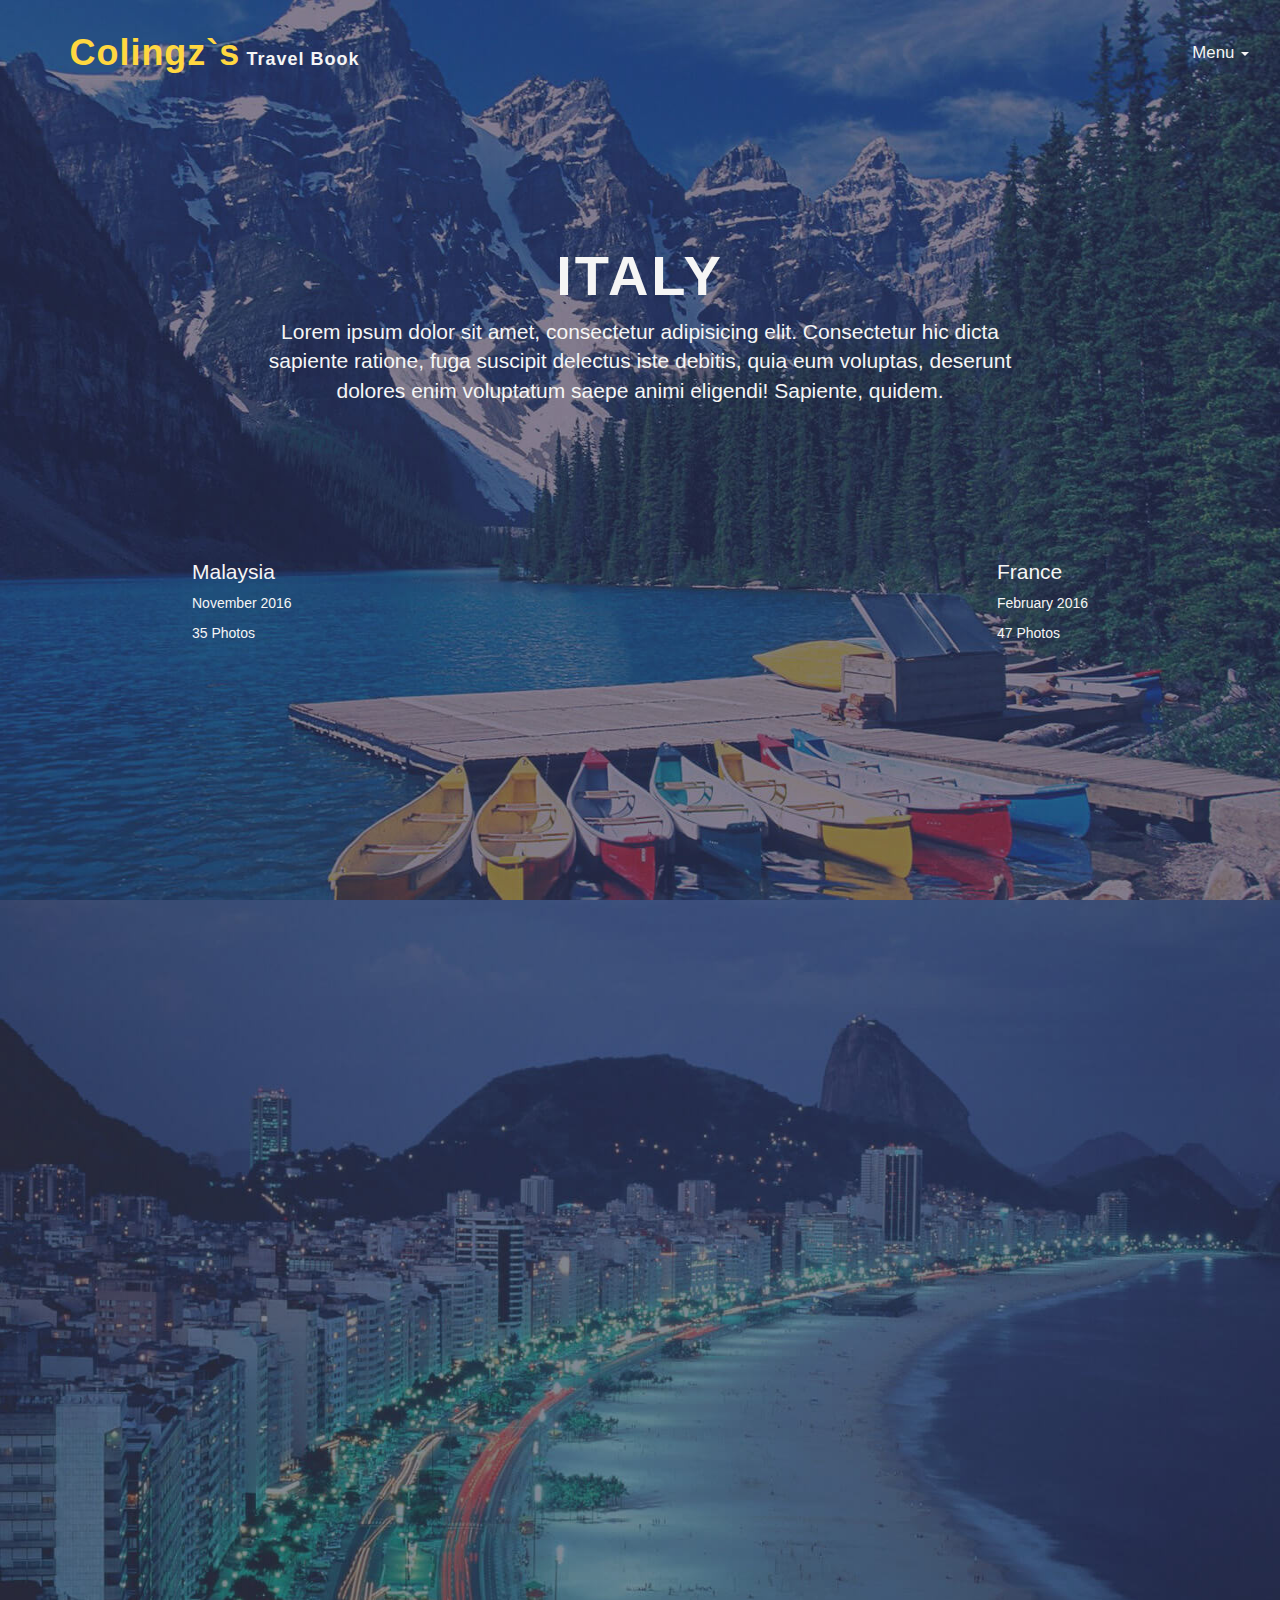
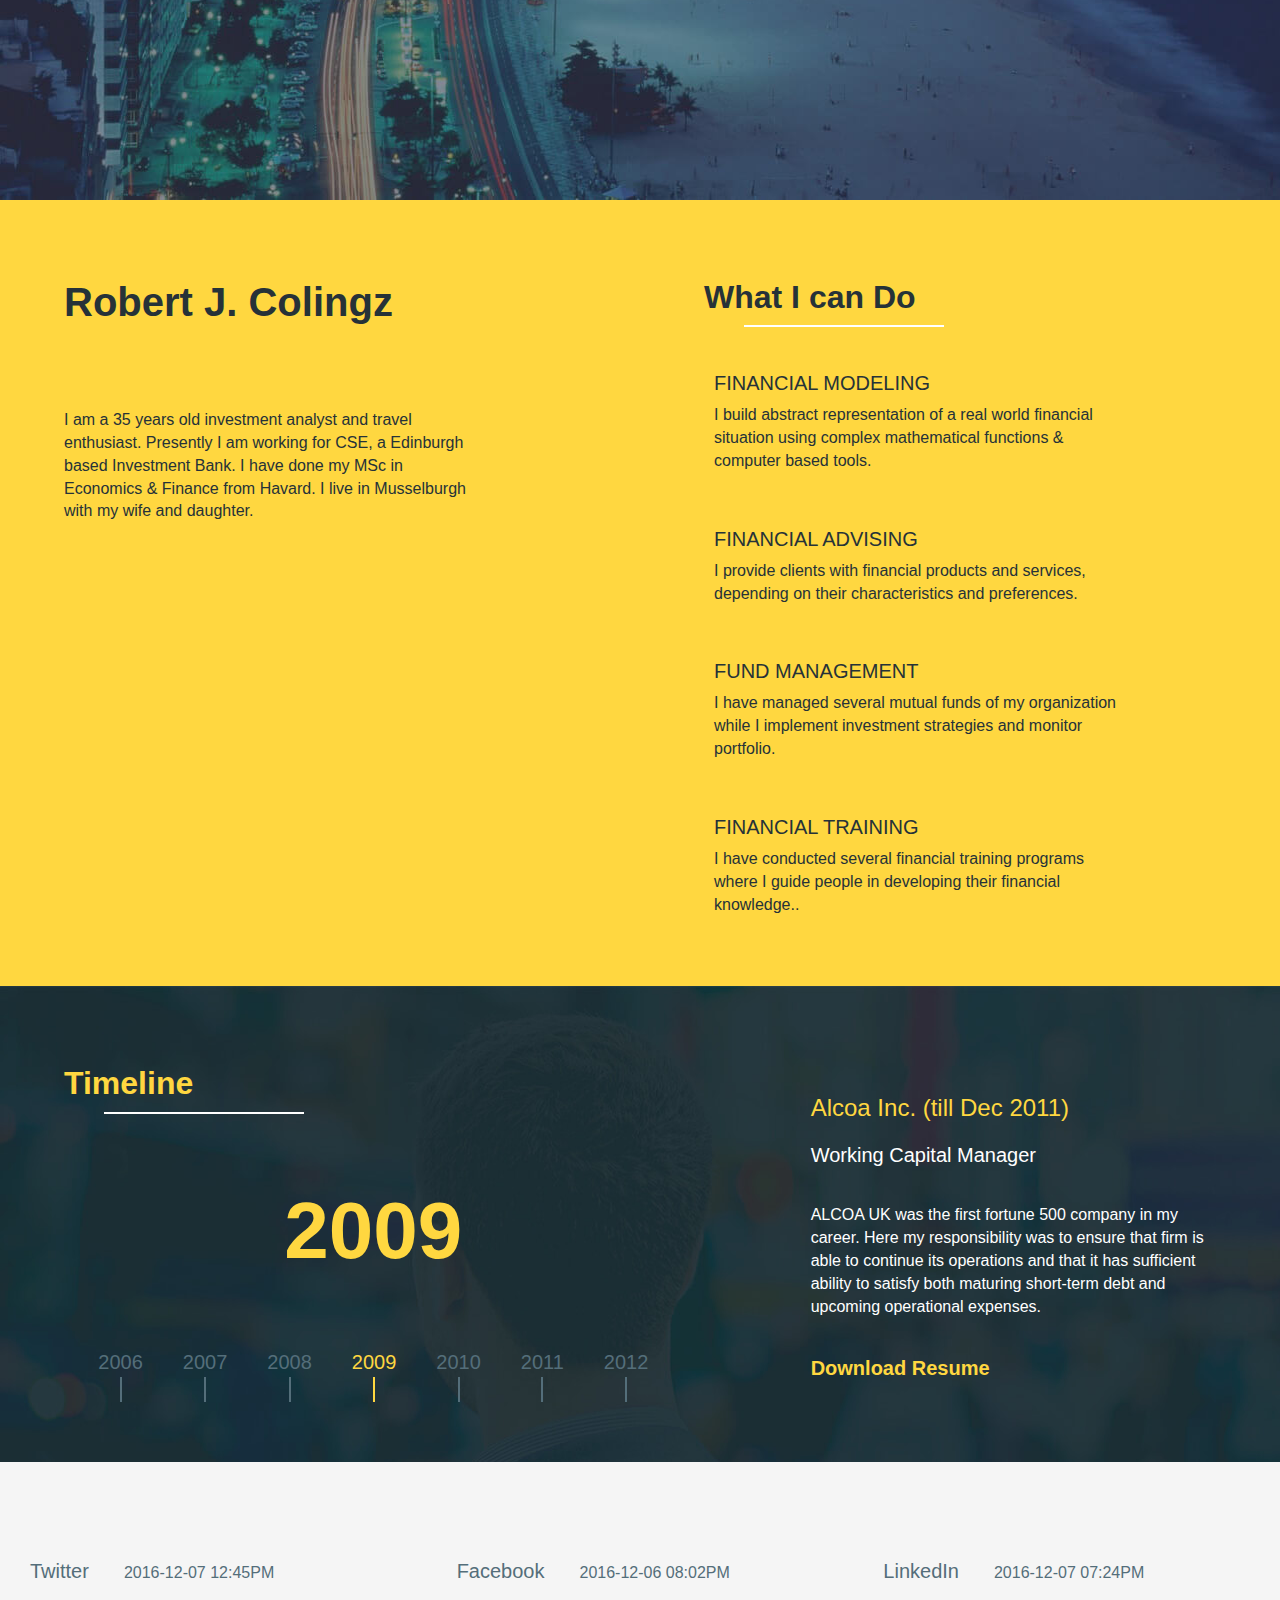
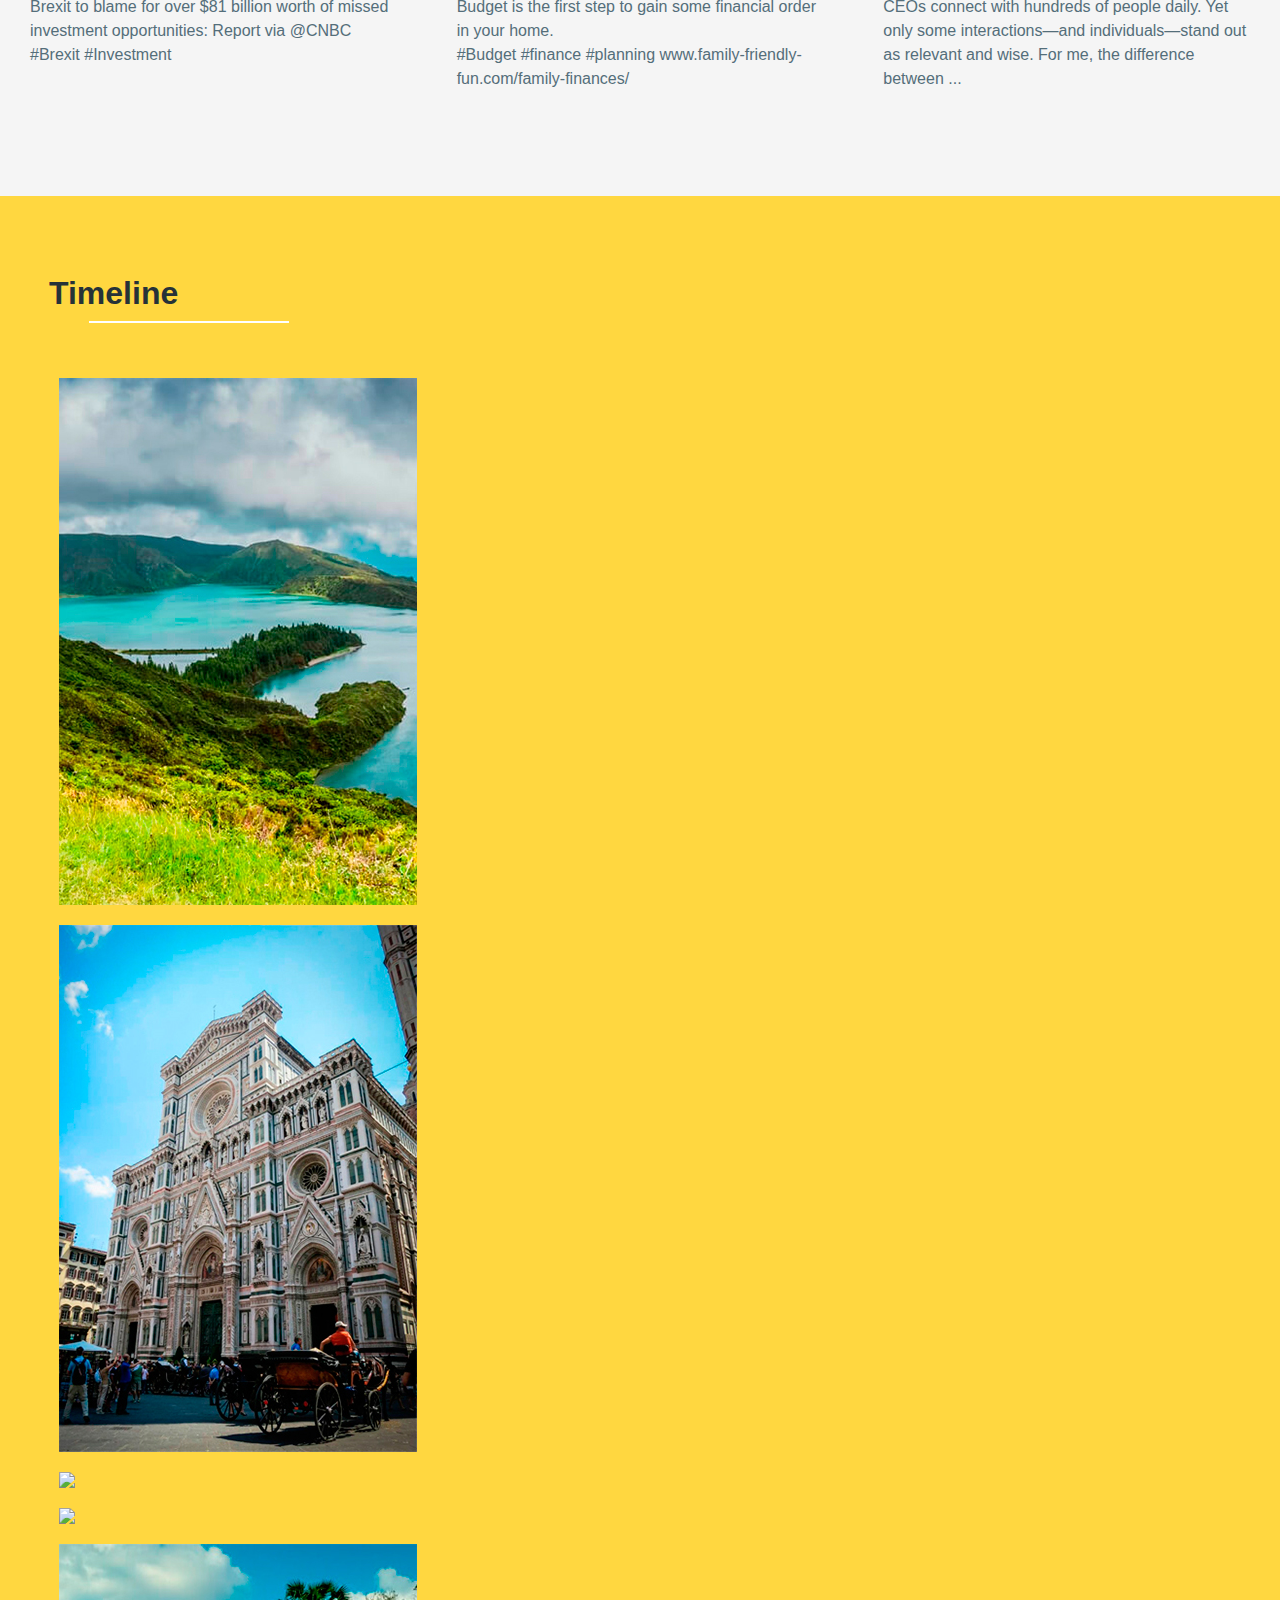
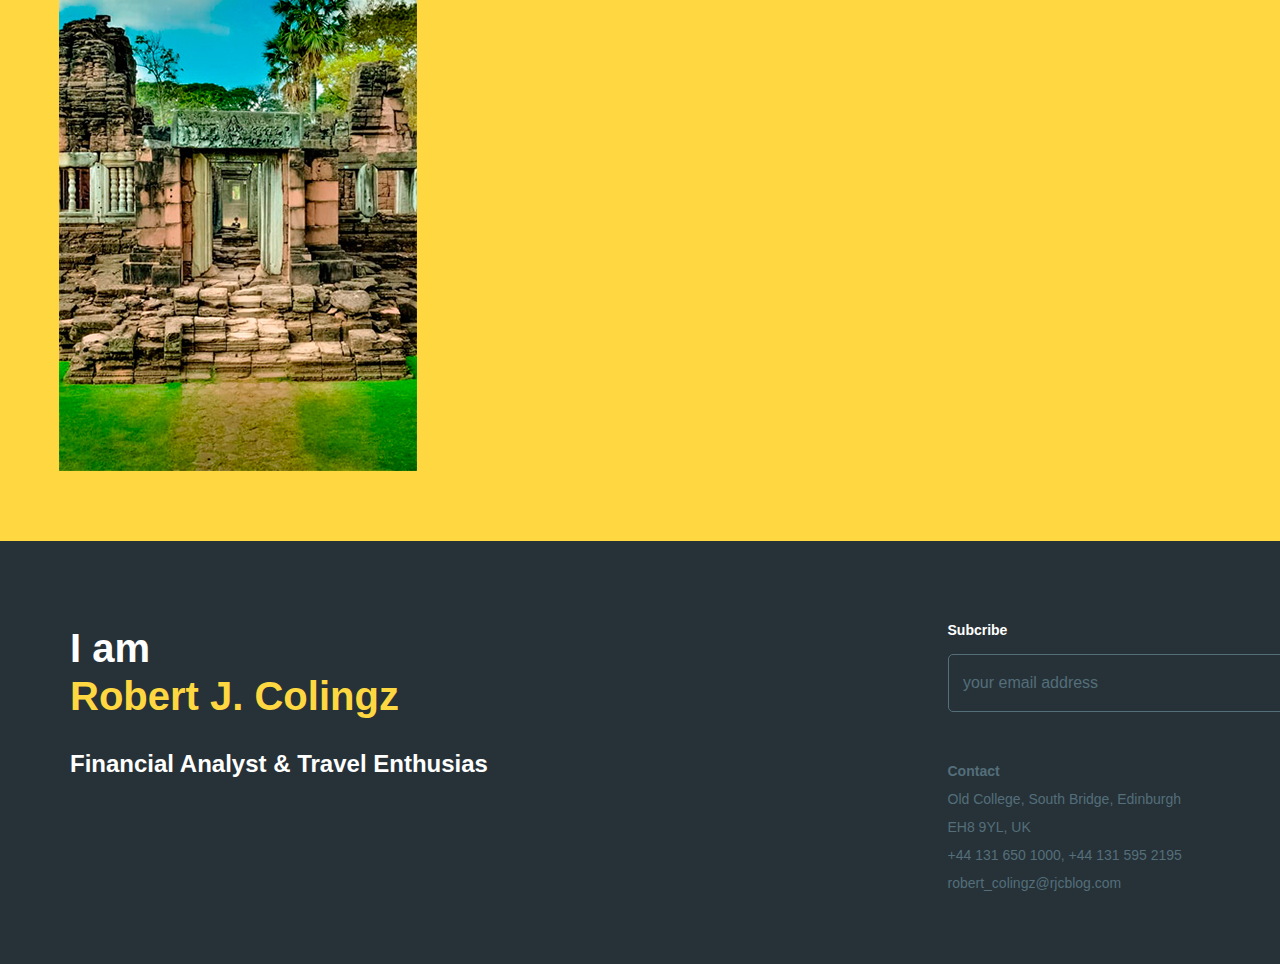
==== commit dce51803: "colingz:fix after merge.Change menu" ====
--- a/index.html
+++ b/index.html
@@ -5,30 +5,88 @@
   <meta charset="UTF-8">
   <title>Colingz</title>
   <link rel="icon" type="image/png" sizes="16x16" href="img/favicon.png">
-
   <link rel="stylesheet" href="https://maxcdn.bootstrapcdn.com/bootstrap/3.3.7/css/bootstrap.min.css" integrity="sha384-BVYiiSIFeK1dGmJRAkycuHAHRg32OmUcww7on3RYdg4Va+PmSTsz/K68vbdEjh4u" crossorigin="anonymous">
-
   <link rel="stylesheet" href="css/font-awesome.min.css">
   <link rel="stylesheet" href="css/roboto.css">
-  
   <link rel="stylesheet" href="slick/slick.css">
   <link rel="stylesheet" href="slick/slick-theme.css">
-
   <link rel="stylesheet" href="css/styles.css">
   <link rel="stylesheet" href="css/home.css">
-
   <script src="https://code.jquery.com/jquery-3.1.1.min.js" integrity="sha256-hVVnYaiADRTO2PzUGmuLJr8BLUSjGIZsDYGmIJLv2b8=" crossorigin="anonymous"></script>
   <script src="https://maxcdn.bootstrapcdn.com/bootstrap/3.3.7/js/bootstrap.min.js" integrity="sha384-Tc5IQib027qvyjSMfHjOMaLkfuWVxZxUPnCJA7l2mCWNIpG9mGCD8wGNIcPD7Txa" crossorigin="anonymous"></script>
-
   <script src="slick/slick.min.js"></script>
   <script src="js/main.js"></script>
   <script src="js/home.js"></script>
 </head>
 
 <body>
+  <header class="ma-header">
+    <div class="container-fluid">
+      <div class="row">
+        <div class="ma-slider" id="slider">
+          <div class="ma-slider-item">
+            <img src="img/travelling1.jpg" />
+          </div>
+          <div class="ma-slider-item">
+            <img src="img/copacabana_brazil.jpg" />
+          </div>
+        </div>
+        <div class="ma-cover">
+          <div class="ma-nav">
+            <nav class="navbar">
+              <div class="container-fluid">
+                <!-- Brand and toggle get grouped for better mobile display -->
+                <div class="navbar-header">
+                  <button type="button" class="navbar-toggle collapsed" data-toggle="collapse" data-target="#bs-example-navbar-collapse-1" aria-expanded="false">
+                    <span class="sr-only">Toggle navigation</span>
+                    <span class="icon-bar"></span>
+                    <span class="icon-bar"></span>
+                    <span class="icon-bar"></span>
+                  </button>
+                  <a class="navbar-brand" href="#"><span class="ma-cover__brand">Colingz`s</span> Travel Book</a>
+                </div>
+                <!-- Collect the nav links, forms, and other content for toggling -->
+                <div class="collapse navbar-collapse" id="bs-example-navbar-collapse-1">
+                  <ul class="nav navbar-nav navbar-right ma-cover__nav">
+                    <li><a href="#"><i class="fa fa-facebook" aria-hidden="true"></i></a></li>
+                    <li><a href="#"><i class="fa fa-twitter" aria-hidden="true"></i></a></li>
+                    <li><a href="#"><i class="fa fa-linkedin" aria-hidden="true"></i></a></li>
+                    <li><a href="#"><i class="fa fa-google-plus" aria-hidden="true"></i></a></li>
+                    <li class="dropdown">
+                      <a href="#" class="dropdown-toggle" data-toggle="dropdown" role="button" aria-haspopup="true" aria-expanded="false">Menu <span class="caret"></span></a>
+                      <ul class="dropdown-menu">
+                        <li><a href="index.html">Home</a></li>
+                        <li><a href="#what-can-i-do">What I Can Do</a></li>
+                        <li><a href="#timeline">Timeline</a></li>
+                        <li><a href="blog.html">My Journal</a></li>
+                        <li><a href="gallery.html">Travel Memory</a></li>
+                        <li><a href="#contact">Contact Me</a></li>
+                      </ul>
+                    </li>
+                  </ul>
+                </div>
+                <!-- /.navbar-collapse -->
+              </div>
+              <!-- /.container-fluid -->
+            </nav>
+          </div>
+          <h1 class="ma-cover__title text-center text-uppercase">italy</h1>
+          <p class="ma-cover__subtitle text-center lead">Lorem ipsum dolor sit amet, consectetur adipisicing elit. Consectetur hic dicta sapiente ratione, fuga suscipit delectus iste debitis, quia eum voluptas, deserunt dolores enim voluptatum saepe animi eligendi! Sapiente, quidem.</p>
+          <div class="ma-cover__left ma-text-left">
+            <h2 class="ma-text-left__title">Malaysia</h2>
+            <p class="ma-text-left__text">November 2016</p>
+            <p class="ma-text-left__text">35 Photos</p>
+          </div>
+          <div class="ma-cover__right ma-text-right">
+            <h2 class="ma-text-right__title">France</h2>
+            <p class="ma-text-left__text">February 2016</p>
+            <p class="ma-text-left__text">47 Photos</p>
+          </div>
+        </div>
+      </div>
+  </header>
   <!--//header.html-->
-
-  <section class="container-fluid ma-home__whatido">
+  <section class="container-fluid ma-home__whatido" id="what-can-i-do">
     <div class="row">
       <div class="col-lg-6 col-md-6 col-sm-6 col-xs-12 ma-whatido__left">
         <h1>Robert J. Colingz</h1>
@@ -81,8 +139,7 @@
       </div>
     </div>
   </section>
-
-  <section class="container-fluid ma-home__timeline">
+  <section class="container-fluid ma-home__timeline" id="timeline">
     <div class="row">
       <div class="col-lg-7 col-md-7 col-sm-7 col-xs-12 ma-timeline__left">
         <h2>Timeline</h2>
@@ -90,31 +147,38 @@
         <p>2009</p>
         <div class="ma-timeline__years">
           <div>
-            <span class="ma-timeline__y">2006</span><br>
-            <span class="ma-timeline__verl"></span>
-          </div>
-          <div>
-            <span class="ma-timeline__y">2007</span><br>
-            <span class="ma-timeline__verl"></span>
-          </div>
-          <div>
-            <span class="ma-timeline__y">2008</span><br>
-            <span class="ma-timeline__verl"></span>
-          </div>
-          <div>
-            <span class="ma-timeline__y yaktive">2009</span><br>
+            <span class="ma-timeline__y">2006</span>
+            <br>
+            <span class="ma-timeline__verl"></span>
+          </div>
+          <div>
+            <span class="ma-timeline__y">2007</span>
+            <br>
+            <span class="ma-timeline__verl"></span>
+          </div>
+          <div>
+            <span class="ma-timeline__y">2008</span>
+            <br>
+            <span class="ma-timeline__verl"></span>
+          </div>
+          <div>
+            <span class="ma-timeline__y yaktive">2009</span>
+            <br>
             <span class="ma-timeline__verl vaktive"></span>
           </div>
           <div>
-            <span class="ma-timeline__y">2010</span><br>
-            <span class="ma-timeline__verl"></span>
-          </div>
-          <div>
-            <span class="ma-timeline__y">2011</span><br>
-            <span class="ma-timeline__verl"></span>
-          </div>
-          <div>
-            <span class="ma-timeline__y">2012</span><br>
+            <span class="ma-timeline__y">2010</span>
+            <br>
+            <span class="ma-timeline__verl"></span>
+          </div>
+          <div>
+            <span class="ma-timeline__y">2011</span>
+            <br>
+            <span class="ma-timeline__verl"></span>
+          </div>
+          <div>
+            <span class="ma-timeline__y">2012</span>
+            <br>
             <span class="ma-timeline__verl"></span>
           </div>
         </div>
@@ -128,21 +192,22 @@
       </div>
     </div>
   </section>
-
   <section class="container-fluid ma-home__social">
     <div class="row">
       <div class="col-lg-4 col-md-4 col-sm-4 col-xs-12 ma-social__item">
         <a href="">
           <i class="fa fa-twitter" aria-hidden="true"></i>
           <p class="ma-social__title"><span>Twitter</span>2016-12-07 12:45PM</p>
-          <p class="ma-social__text">Brexit to blame for over $81 billion worth of missed investment opportunities: Report via @CNBC<br>#Brexit #Investment</p>
+          <p class="ma-social__text">Brexit to blame for over $81 billion worth of missed investment opportunities: Report via @CNBC
+            <br>#Brexit #Investment</p>
         </a>
       </div>
       <div class="col-lg-4 col-md-4 col-sm-4 col-xs-12 ma-social__item">
         <a href="">
           <i class="fa fa-facebook-official" aria-hidden="true"></i>
           <p class="ma-social__title"><span>Facebook</span>2016-12-06 08:02PM</p>
-          <p class="ma-social__text">Budget is the first step to gain some financial order in your home.<br>#Budget #finance #planning www.family-friendly-fun.com/family-finances/</p>
+          <p class="ma-social__text">Budget is the first step to gain some financial order in your home.
+            <br>#Budget #finance #planning www.family-friendly-fun.com/family-finances/</p>
         </a>
       </div>
       <div class="col-lg-4 col-md-4 col-sm-4 col-xs-12 ma-social__item">
@@ -202,9 +267,33 @@
       </div>
     </div>
   </section>
+  <!--//footer.html-->
+  <footer class="ma-footer" id="contact">
+    <div class="container">
+      <div class="row">
+        <div class="col-md-9 ma-footer__l-box ">
+          <h1>I am <br><span>Robert J. Colingz</span></h1>
+          <h3>Financial Analyst & Travel Enthusias</h3>
+          <div class="ma-footer__social">
+            <a href="#"><i class="fa fa-facebook" aria-hidden="true"></i></a>
+            <a href="#"><i class="fa fa-twitter" aria-hidden="true"></i></a>
+            <a href="#"><i class="fa fa-linkedin" aria-hidden="true"></i></a>
+            <a href="#"><i class="fa fa-google-plus" aria-hidden="true"></i></a>
+          </div>
+        </div>
+        <div class="col-md-3 ma-footer__r-box">
+          <h5>Subcribe</h5>
+          <form action="#" method="post" class="ma-footer__form">
+            <input type="email" name="email" placeholder=" your email address ">
+          </form>
+          <h5>Contact<br>
+                    <span>Old College, South Bridge, Edinburgh EH8 9YL, UK<br>
+                    +44 131 650 1000, +44 131 595 2195<br>
+                    robert_colingz@rjcblog.com</span></h5>
+        </div>
+      </div>
+    </div>
+  </footer>
+</body>
 
-
-  <!--//footer.html-->
-
-</body>
 </html>
--- a/css/styles.css
+++ b/css/styles.css
@@ -1 +1,465 @@
-*{box-sizing:border-box;-webkit-box-sizing:border-box;-moz-box-sizing:border-box}body,html{height:100%;font-family:Roboto,Arial,sans-serif;background-color:#fff;color:#263238}ul{list-style:none;padding:0}.ma-slider-item{height:100vh;width:100%}.ma-slider-item img{height:inherit;width:inherit}.slick-prev:before{content:"\f177";font-family:fontawesome}.slick-next:before{content:"\f178";font-family:fontawesome}.slick-arrow-next,.slick-arrow-prev{z-index:5;top:80%}.slick-arrow-next:hover,.slick-arrow-prev:hover{background-color:#ffd740}.slick-arrow-next{right:10vw}.slick-arrow-prev{left:10vw}.ma-cover{position:absolute;top:0;width:100%;color:#f5f5f5}.ma-cover a{color:#f5f5f5}.ma-cover .ma-nav{padding-top:3vh}.ma-cover .ma-nav .navbar-brand{margin-left:3vw;font-weight:700;letter-spacing:1px}.ma-cover .ma-nav .navbar-toggle{background-color:#ffab00}.ma-cover__brand{color:#ffd740;font-size:2em;font-weight:700}.ma-cover__nav{font-size:1.2em}.ma-cover__nav li a:hover{color:#ffd740;background-color:inherit}.ma-cover__title{margin-top:13%;font-size:4em;letter-spacing:3px;font-weight:700}.ma-cover__subtitle{width:60vw;margin:0 auto}.ma-cover .ma-text-left,.ma-cover .ma-text-right{display:inline-block;margin-top:15vh}.ma-cover .ma-text-left__title,.ma-cover .ma-text-right__title{font-size:1.5em}.ma-cover .ma-text-left{margin-left:15vw}.ma-cover .ma-text-right{float:right;margin-right:15vw}.ma-photo{position:relative}.ma-photo__cover{display:none;background-color:rgba(84,110,122,.7);position:absolute;top:0;width:100%;height:100%}.ma-photo__title{color:#f5f5f5;padding-top:20%;font-size:2em;letter-spacing:1px}.ma-photo__link{display:block;text-align:center;color:#ffd740;font-size:1.5em}.ma-photo__link:hover{color:#ffab00;background-color:transparent}.ma-photo:hover .ma-photo__cover{display:block}.ma-section{margin:5vh auto}.ma-section .ma-left{padding-left:0}.ma-section .ma-right{padding-right:0}.ma-section .ma-top{padding-bottom:15px}.ma-section .ma-bottom{padding-top:15px}.ma-section .img-custom{width:100%}.ma-text{margin:10vh auto;width:60vw}.ma-blog{background-color:#F5F5F5;padding:115px}.ma-blog__l-box{padding-right:20px;margin-top:120px}.ma-blog__l-box p{font-weight:200;font-style:normal;font-size:20px;line-height:32px;color:#263238}.ma-blog__l-box h3{font-weight:500;font-style:italic;font-size:28px;padding:30px 0;color:#ffab00}.ma-blog__l-box--link{font-weight:200;font-style:normal;font-size:20px;line-height:32px;color:#ffab00;text-decoration:underline}.ma-blog__l-box--info{font-weight:200;font-style:italic}.ma-blog__l-box--name{font-weight:400;font-style:normal;color:#263238}.ma-blog__l-box--like div{display:inline-block;font-weight:400;font-style:normal;font-size:20px;line-height:32px;padding:30px 0;color:#546e7a}.ma-blog__l-box--like div:hover{color:#ffab00;transform:scale(1.05)}.ma-blog__l-box--like div:first-child{padding-right:35px}.ma-blog__l-box--textr{float:right;margin:0 0 8px 0}.ma-blog__l-box--textr span{font-weight:700;font-style:normal;font-size:20px;line-height:48px;color:#263238}.ma-blog__l-box--textarea{padding:17px 15px 90px 15px;width:100%;background-color:#FFF;font-size:20px;line-height:48px;font-weight:400;font-style:normal;color:#546e7a;outline:0;border:none}.ma-blog__l-box--textarea p{float:right;font-weight:400;font-style:italic;font-size:16px;color:#546e7a;padding-top:15px}.ma-blog__l-box--separation{background-color:#ffd740;height:2px;width:130px;margin:50px 0 50px;margin-left:85%}.ma-blog__l-box--comments{text-align:center;font-weight:900;font-style:normal;font-size:20px;line-height:48px;padding-top:30px;color:#263238}.ma-blog__r-box{padding-left:20px}.ma-blog__r-box--yelbox{background-color:#ffd740;padding:100px 25px 10px}.ma-blog__r-box--yelbox h2{font-weight:900;font-style:normal;font-size:32px;color:#263238}.ma-blog__r-box--yelbox p{font-weight:200;font-style:normal;font-size:16px;color:#263238}.ma-blog__r-box--man{position:relative;margin:25px 0 40px}.ma-blog__r-box--man img{width:100%}.ma-blog__r-box--social{position:absolute;bottom:15px;right:15px}.ma-blog__r-box--social a{padding-left:20px;color:#fff;font-size:16px}.ma-blog__r-box--social a:hover{color:#ffd740}.ma-blog__r-box--title{font-weight:900;font-style:normal;font-size:30px;line-height:35px;padding-top:30px;color:#263238}.ma-blog__r-box--separation{background-color:#ffd740;height:2px;width:200px;margin:10px 0 120px;margin-left:10%}.ma-blog__r-box--tags h3{font-weight:900;font-style:normal;font-size:30px;line-height:35px;padding-top:30px;color:#546e7a}.ma-blog__r-box--tags a{margin:10px 15px 0 0;font-weight:400;font-style:normal;font-size:20px;line-height:37px;color:#546e7a;text-decoration:underline}input[type=submit]{float:right;background-color:transparent;font-weight:700;font-style:normal;font-size:20px;line-height:48px;color:#263238;border:none;cursor:pointer}textarea{background-color:#FFF}+a,
+i,
+img,
+input,
+.ma-photo,
+.ma-blog,
+.ma-footer,
+.slick-arrow-prev,
+.slick-arrow-next {
+  -webkit-transition: all 0.3s ease-out;
+  -moz-transition: all 0.3s ease-out;
+  -ms-transition: all 0.3s ease-out;
+  -o-transition: all 0.3s ease-out;
+  transition: all 0.3s ease-out;
+}
+* {
+  box-sizing: border-box;
+  -webkit-box-sizing: border-box;
+  -moz-box-sizing: border-box;
+}
+html,
+body {
+  height: 100%;
+  font-family: "Roboto", "Arial", sans-serif;
+  background-color: #fff;
+  color: #263238;
+}
+ul {
+  list-style: none;
+  padding: 0;
+}
+.ma-slider-item {
+  height: 100vh;
+  width: 100%;
+}
+.ma-slider-item img {
+  height: inherit;
+  width: inherit;
+}
+.slick-prev:before {
+  content: "\f177";
+  font-family: fontawesome;
+}
+.slick-next:before {
+  content: "\f178";
+  font-family: fontawesome;
+}
+.slick-arrow-prev,
+.slick-arrow-next {
+  z-index: 5;
+  top: 80%;
+}
+.slick-arrow-prev:hover,
+.slick-arrow-next:hover {
+  background-color: #ffd740;
+}
+.slick-arrow-next {
+  right: 10vw;
+}
+.slick-arrow-prev {
+  left: 10vw;
+}
+.ma-cover {
+  position: absolute;
+  top: 0;
+  width: 100%;
+  color: #f5f5f5;
+}
+.ma-cover a {
+  color: #f5f5f5;
+}
+.ma-cover .ma-nav {
+  padding-top: 3vh;
+}
+.ma-cover .ma-nav .navbar-brand {
+  margin-left: 3vw;
+  font-weight: 700;
+  letter-spacing: 1px;
+}
+.ma-cover .ma-nav .navbar-toggle {
+  background-color: #ffab00;
+}
+.ma-cover .ma-nav .open a {
+  background-color: transparent;
+}
+.ma-cover__brand {
+  color: #ffd740;
+  font-size: 2em;
+  font-weight: 700;
+}
+.ma-cover__nav {
+  font-size: 1.2em;
+}
+.ma-cover__nav li a:hover {
+  color: #ffd740;
+  background-color: inherit;
+}
+.ma-cover__title {
+  margin-top: 13%;
+  font-size: 4em;
+  letter-spacing: 3px;
+  font-weight: 700;
+}
+.ma-cover__subtitle {
+  width: 60vw;
+  margin: 0 auto;
+}
+.ma-cover .ma-text-left,
+.ma-cover .ma-text-right {
+  display: inline-block;
+  margin-top: 15vh;
+}
+.ma-cover .ma-text-left__title,
+.ma-cover .ma-text-right__title {
+  font-size: 1.5em;
+}
+.ma-cover .ma-text-left {
+  margin-left: 15vw;
+}
+.ma-cover .ma-text-right {
+  float: right;
+  margin-right: 15vw;
+}
+.dropdown-menu {
+  background-color: transparent;
+}
+.dropdown-menu li a {
+  color: #f5f5f5;
+}
+.ma-photo {
+  position: relative;
+}
+.ma-photo__cover {
+  display: none;
+  background-color: rgba(84, 110, 122, 0.7);
+  position: absolute;
+  top: 0;
+  width: 100%;
+  height: 100%;
+}
+.ma-photo__title {
+  color: #f5f5f5;
+  padding-top: 20%;
+  font-size: 2em;
+  letter-spacing: 1px;
+}
+.ma-photo__link {
+  display: block;
+  text-align: center;
+  color: #ffd740;
+  font-size: 1.5em;
+}
+.ma-photo__link:hover {
+  color: #ffab00;
+  background-color: transparent;
+}
+.ma-photo:hover .ma-photo__cover {
+  display: block;
+}
+.ma-section {
+  margin: 5vh auto;
+}
+.ma-section .ma-left {
+  padding-left: 0;
+}
+.ma-section .ma-right {
+  padding-right: 0;
+}
+.ma-section .ma-top {
+  padding-bottom: 15px;
+}
+.ma-section .ma-bottom {
+  padding-top: 15px;
+}
+.ma-section .img-custom {
+  width: 100%;
+}
+.ma-text {
+  margin: 10vh auto;
+  width: 60vw;
+}
+.ma-blog {
+  background-color: #F5F5F5;
+}
+.ma-blog__l-box {
+  padding-right: 20px;
+  margin-top: 120px;
+}
+.ma-blog__l-box p {
+  font-weight: 200;
+  font-size: 20px;
+  line-height: 32px;
+  color: #263238;
+  padding: 30px 0;
+}
+.ma-blog__l-box h3 {
+  font-weight: 500;
+  font-style: italic;
+  font-size: 28px;
+  color: #ffab00;
+}
+.ma-blog__l-box--link {
+  font-weight: 200;
+  font-size: 20px;
+  line-height: 32px;
+  color: #ffab00;
+  text-decoration: underline;
+}
+.ma-blog__l-box--info {
+  font-weight: 200;
+  font-style: italic;
+}
+.ma-blog__l-box--name {
+  font-weight: 400;
+  color: #263238;
+}
+.ma-blog__l-box--like div {
+  display: inline-block;
+  font-weight: 400;
+  font-size: 20px;
+  line-height: 32px;
+  padding-bottom: 30px;
+  color: #546e7a;
+}
+.ma-blog__l-box--like div:hover .fa {
+  color: #ffab00;
+  transform: scale(1.05);
+}
+.ma-blog__l-box--like div:first-child {
+  padding-right: 35px;
+}
+.ma-blog__l-box--textr {
+  float: right;
+  margin: 0 0 8px 0;
+}
+.ma-blog__l-box--textr span {
+  font-weight: 700;
+  font-size: 20px;
+  line-height: 48px;
+  color: #263238;
+}
+.ma-blog__l-box--textarea {
+  padding: 17px 15px 90px 15px;
+  width: 100%;
+  background-color: #FFF;
+  font-size: 20px;
+  line-height: 36px;
+  font-weight: 400;
+  color: #546e7a;
+  outline: none;
+  border: none;
+}
+.ma-blog__l-box--textarea p {
+  float: right;
+  font-weight: 400;
+  font-style: italic;
+  font-size: 16px;
+  color: #546e7a;
+}
+.ma-blog__l-box--separation {
+  background-color: #ffd740;
+  height: 2px;
+  width: 130px;
+  margin: 50px 0 50px;
+  margin-left: 85%;
+}
+.ma-blog__l-box--separation-marg {
+  background-color: #ffd740;
+  height: 2px;
+  width: 130px;
+  /* margin: 50px 0 50px; */
+  margin-left: 45%;
+}
+.ma-blog__l-box--comments {
+  font-weight: 900;
+  font-size: 20px;
+  line-height: 48px;
+  padding-top: 30px;
+}
+.ma-blog__l-box--comments a {
+  color: #263238;
+}
+.ma-blog__l-box--comments a:hover {
+  color: #ffd740;
+  text-decoration: none;
+}
+.ma-blog__l-box--arrow {
+  padding: 30px 0 70px;
+  font-weight: 900;
+  font-size: 16px;
+  line-height: 48px;
+}
+.ma-blog__l-box--arrow a:nth-child(2) {
+  float: right;
+}
+.ma-blog__l-box--arrow span {
+  padding: 0 15px;
+}
+.ma-blog__r-box {
+  padding-left: 20px;
+}
+.ma-blog__r-box--yelbox {
+  background-color: #ffd740;
+  padding: 100px 25px 10px;
+}
+.ma-blog__r-box--yelbox h2 {
+  font-weight: 900;
+  font-size: 32px;
+  color: #263238;
+}
+.ma-blog__r-box--yelbox p {
+  font-weight: 200;
+  font-size: 16px;
+  color: #263238;
+}
+.ma-blog__r-box--man {
+  position: relative;
+  margin: 25px 0 40px;
+}
+.ma-blog__r-box--man img {
+  width: 100%;
+}
+.ma-blog__r-box--social {
+  position: absolute;
+  bottom: 15px;
+  right: 15px;
+}
+.ma-blog__r-box--social a {
+  padding-left: 20px;
+  color: white;
+  font-size: 16px;
+}
+.ma-blog__r-box--social a:hover .fa {
+  color: #ffd740;
+  transform: scale(1.1);
+}
+.ma-blog__r-box--link {
+  font-weight: 900;
+  font-size: 30px;
+  line-height: 35px;
+  padding-top: 30px;
+}
+.ma-blog__r-box--link a {
+  color: #263238;
+}
+.ma-blog__r-box--link a:hover {
+  color: #ffd740;
+  text-decoration: none;
+}
+.ma-blog__r-box--separation {
+  background-color: #ffd740;
+  height: 2px;
+  width: 200px;
+  margin: 10px 0 120px;
+  margin-left: 10%;
+}
+.ma-blog__r-box--tags h3 {
+  font-weight: 900;
+  font-size: 30px;
+  line-height: 35px;
+  padding-top: 30px;
+  color: #546e7a;
+}
+.ma-blog__r-box--tags a {
+  margin: 10px 15px 0 0;
+  font-weight: 400;
+  font-size: 20px;
+  line-height: 37px;
+  color: #546e7a;
+  text-decoration: underline;
+}
+.ma-blog__r-box--tags a:hover {
+  color: #ffd740;
+}
+input[type="submit"] {
+  float: right;
+  background-color: transparent;
+  font-weight: 700;
+  font-size: 20px;
+  line-height: 48px;
+  color: #263238;
+  border: none;
+  cursor: pointer;
+}
+input[type="submit"]:hover {
+  color: #ffd740;
+}
+input[type="email"] {
+  background-color: transparent;
+  font-weight: 400;
+  font-size: 16px;
+  line-height: 28px;
+  border: 1px solid #546e7a;
+  -webkit-border-radius: 5px;
+  border-radius: 5px;
+  cursor: pointer;
+}
+input[type="email"]:hover {
+  color: #ffd740;
+}
+textarea {
+  background-color: #FFF;
+}
+.ma-footer {
+  background-color: #263238;
+  text-align: left;
+}
+.ma-footer__l-box {
+  padding-top: 65px;
+}
+.ma-footer__l-box h1 {
+  font-weight: 900;
+  font-size: 40px;
+  color: #FFF;
+}
+.ma-footer__l-box h1 span {
+  color: #ffd740;
+  line-height: 52px;
+}
+.ma-footer__l-box h3 {
+  font-weight: 700;
+  font-size: 24px;
+  line-height: 44px;
+  color: #FFF;
+}
+.ma-footer__social {
+  padding: 50px 0 75px;
+}
+.ma-footer__social a {
+  color: #546e7a;
+  font-size: 30px;
+  padding-right: 40px;
+}
+.ma-footer__social a:hover .fa {
+  color: #ffd740;
+  transform: scale(1.15);
+}
+.ma-footer__r-box {
+  padding-top: 65px;
+  font-size: 16px;
+  color: #546e7a;
+}
+.ma-footer__r-box h5:first-child {
+  color: #FFF;
+}
+.ma-footer__r-box h5 {
+  font-weight: 700;
+  line-height: 28px;
+}
+.ma-footer__r-box h5 span {
+  font-weight: 400;
+}
+.ma-footer__form input {
+  padding: 14px 120px 14px 10px;
+  margin-bottom: 35px;
+}
+input[type="email"]::-webkit-input-placeholder {
+  color: #546e7a;
+}
+input[type="email"]::-moz-placeholder {
+  color: #546e7a;
+}
+input[type="email"]:-moz-placeholder {
+  color: #546e7a;
+}
